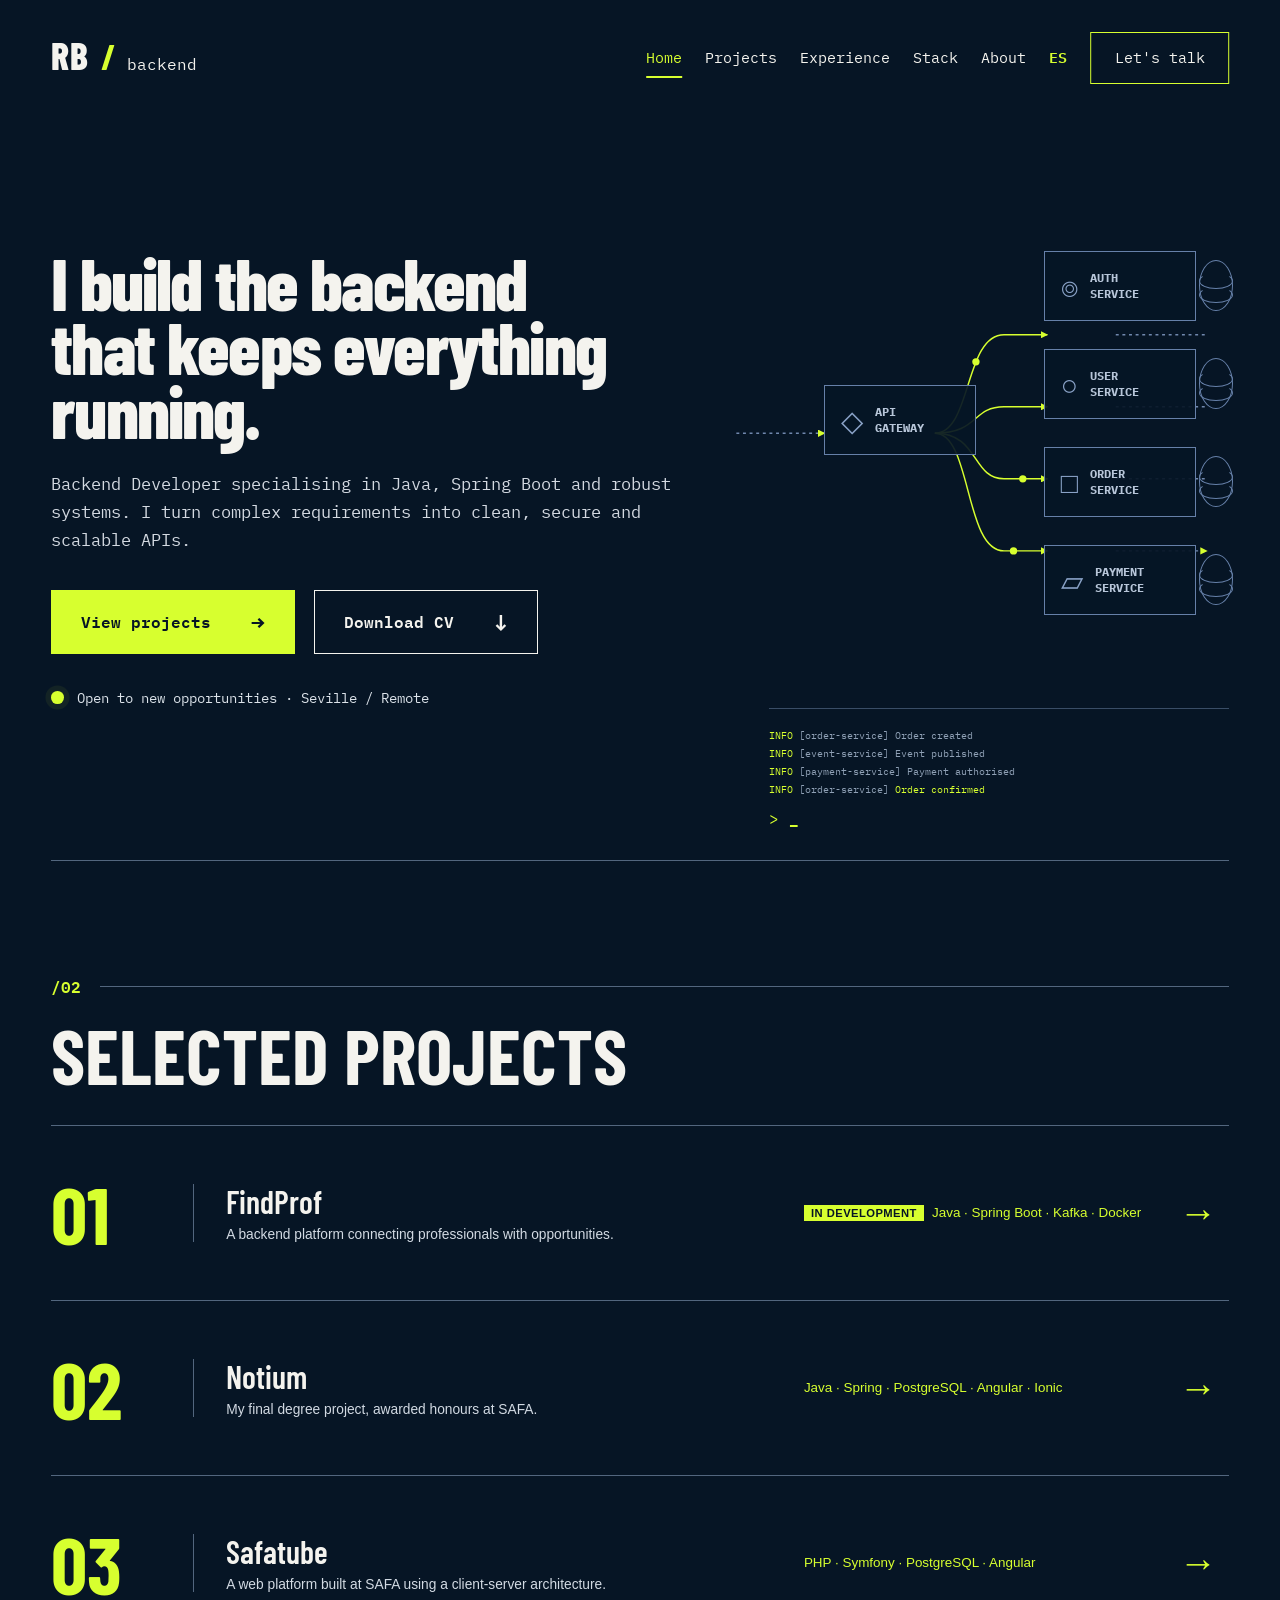
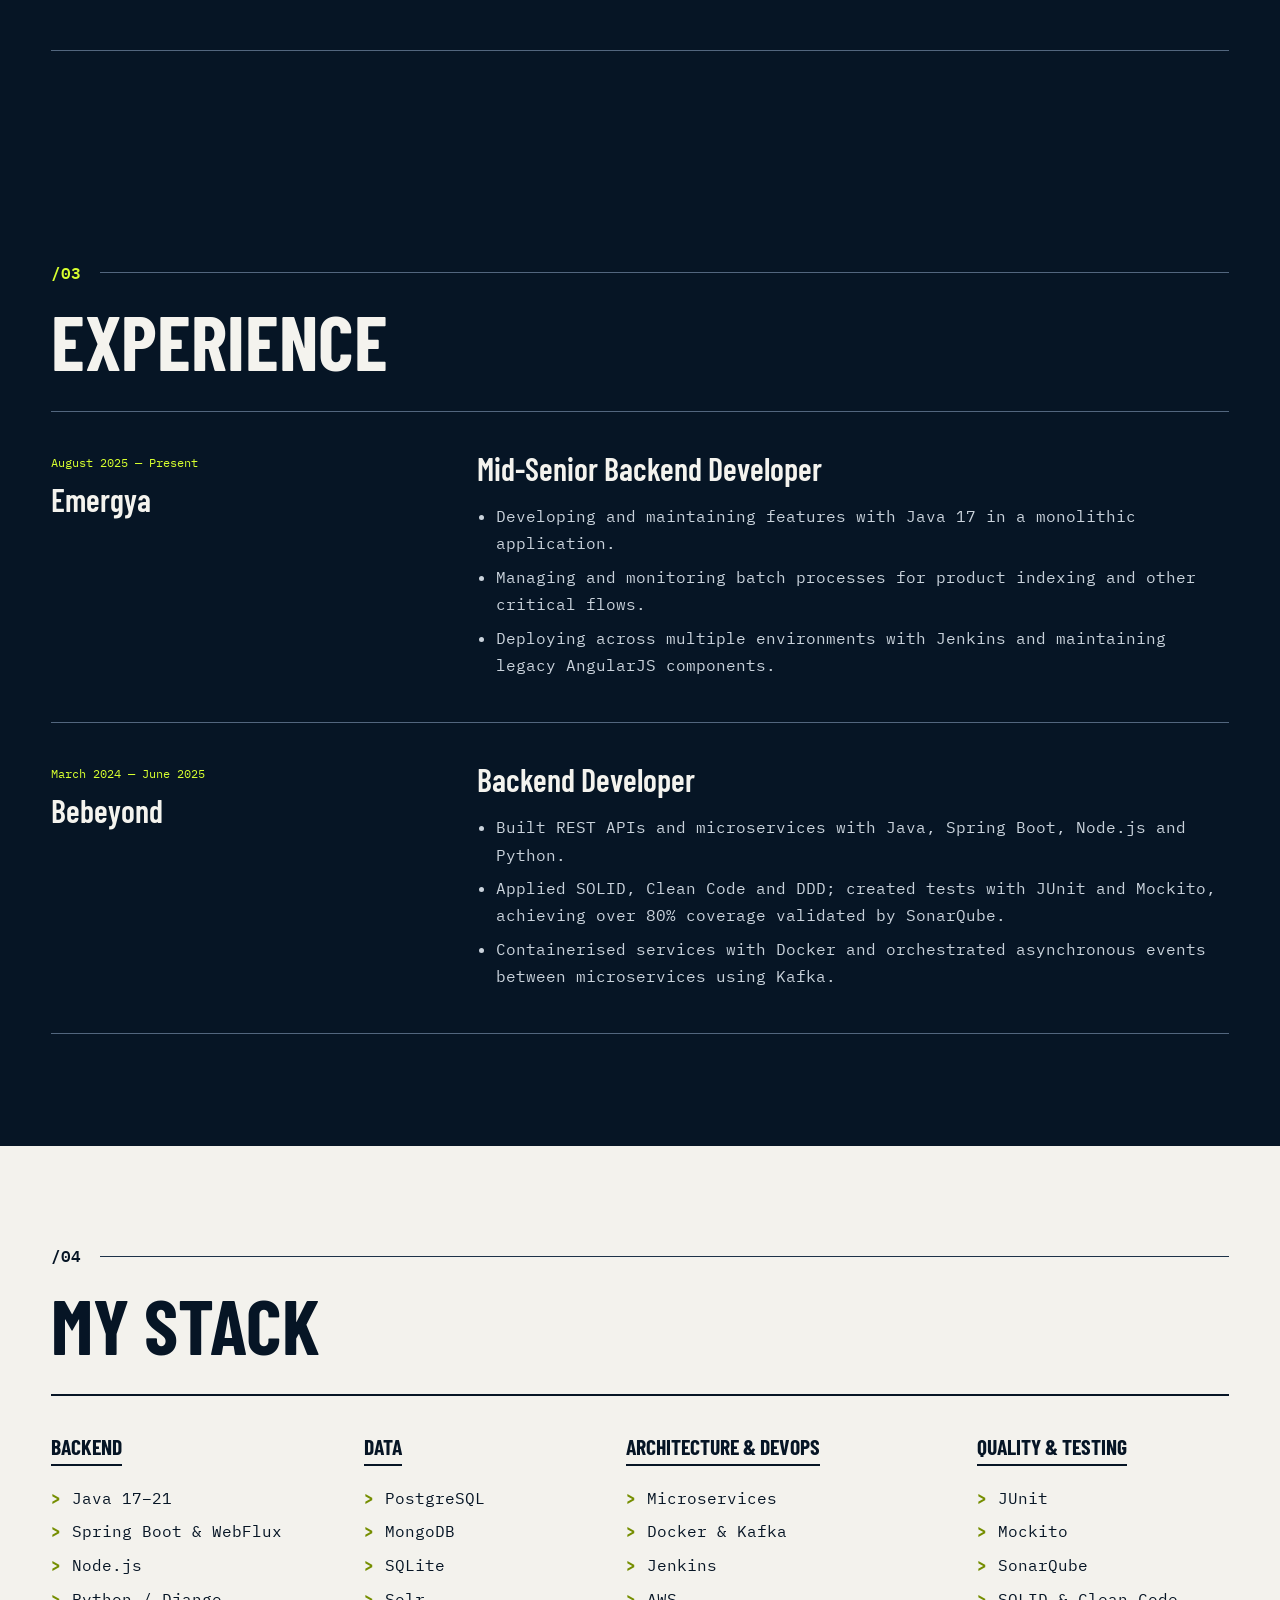
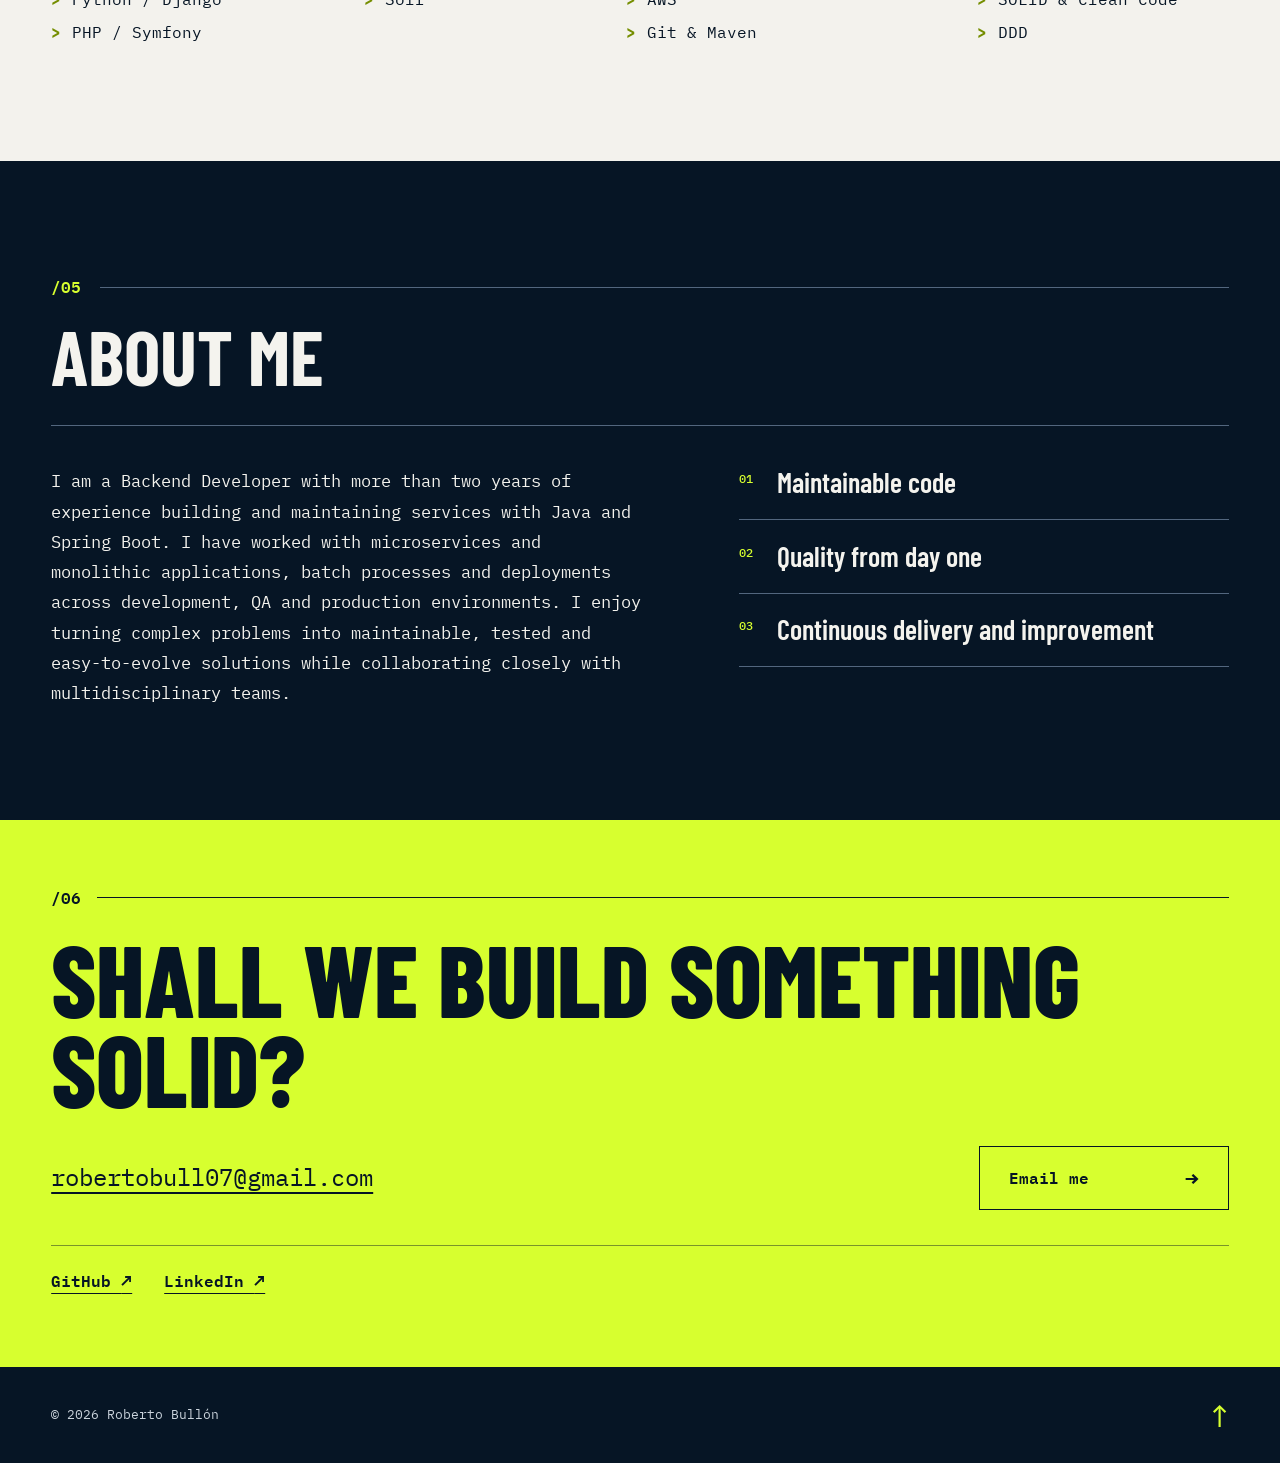
==== en/index.html @ 3e00a5b2 "Initial commit" ====
<!doctype html>
<html lang="en">
  <head>
    <meta charset="UTF-8" />
    <meta name="viewport" content="width=device-width, initial-scale=1.0" />
    <meta name="description" content="Portfolio of Roberto Bullón Pérez, Backend Developer specialising in Java and Spring Boot." />
    <meta name="theme-color" content="#061525" />
    <meta name="robots" content="index, follow" />
    <meta property="og:title" content="Roberto Bullón — Java Backend Developer" />
    <meta property="og:description" content="Roberto Bullón's portfolio: Java, Spring Boot, microservices and scalable backend systems." />
    <meta property="og:type" content="website" />
    <meta property="og:locale" content="en_GB" />
    <meta property="og:locale:alternate" content="es_ES" />
    <meta property="og:site_name" content="Roberto Bullón — Backend Developer" />
    <meta name="twitter:card" content="summary" />
    <meta name="twitter:title" content="Roberto Bullón — Java Backend Developer" />
    <meta name="twitter:description" content="Java, Spring Boot, microservices and scalable backend systems." />
    <title>Roberto Bullón — Java Backend Developer</title>
    <link rel="alternate" hreflang="en" href="index.html" />
    <link rel="alternate" hreflang="es" href="../index.html" />
    <link rel="alternate" hreflang="x-default" href="../index.html" />
    <link rel="preconnect" href="https://fonts.googleapis.com" />
    <link rel="preconnect" href="https://fonts.gstatic.com" crossorigin />
    <link href="https://fonts.googleapis.com/css2?family=Barlow+Condensed:wght@600;700;800&family=IBM+Plex+Mono:wght@400;500;600&display=swap" rel="stylesheet" />
    <link rel="stylesheet" href="../styles.css" />
    <script src="../script.js" defer></script>
  </head>
  <body>
    <a class="skip-link" href="#content">Skip to content</a>
    <header class="site-header">
      <a class="brand" href="#home" aria-label="Back to home"><span>RB</span><i>/</i><small>backend</small></a>
      <button class="menu-toggle" type="button" aria-label="Open menu" aria-controls="main-nav" aria-expanded="false"><span></span><span></span></button>
      <nav class="main-nav" id="main-nav" aria-label="Main navigation">
        <a class="active" href="#home">Home</a>
        <a href="#projects">Projects</a>
        <a href="#experience">Experience</a>
        <a href="#stack">Stack</a>
        <a href="#about">About</a>
        <a class="language-switch" href="../index.html" lang="es" hreflang="es" aria-label="Ver portfolio en español">ES</a>
        <a class="nav-cta" href="#contact">Let's talk</a>
      </nav>
    </header>

    <main id="content">
      <section class="hero section-shell" id="home" aria-labelledby="hero-title">
        <div class="hero-copy reveal">
          <h1 id="hero-title"><span>I build the backend</span> <span>that keeps everything</span> <span>running.</span></h1>
          <p>Backend Developer specialising in Java, Spring Boot and robust systems. I turn complex requirements into clean, secure and scalable APIs.</p>
          <div class="hero-actions">
            <a class="button button-primary" href="#projects">View projects <span aria-hidden="true">→</span></a>
            <a class="button button-secondary" id="download-cv" href="../CV-Roberto-Bullon-Perez.pdf" download="CV-Roberto-Bullon-Perez.pdf">Download CV <span aria-hidden="true">↓</span></a>
          </div>
          <p class="availability"><span aria-hidden="true"></span>Open to new opportunities · Seville / Remote</p>
        </div>

        <div class="system-map reveal" aria-label="Animated microservices architecture diagram">
          <svg class="connections" viewBox="0 0 680 520" role="img" aria-labelledby="map-title map-desc">
            <title id="map-title">Service architecture</title>
            <desc id="map-desc">An API Gateway connects authentication, user, order and payment services.</desc>
            <defs><marker id="arrow" viewBox="0 0 10 10" refX="9" refY="5" markerWidth="5" markerHeight="5" orient="auto-start-reverse"><path d="M0 0 10 5 0 10z" fill="currentColor"></path></marker></defs>
            <path class="line line-muted" d="M10 210H130"></path>
            <path class="line line-accent" d="M280 210C330 210 320 76 374 76H433"></path>
            <path class="line line-accent" d="M280 210C340 210 330 174 374 174H433"></path>
            <path class="line line-accent" d="M280 210C340 210 330 272 374 272H433"></path>
            <path class="line line-accent" d="M280 210C330 210 320 370 374 370H433"></path>
            <path class="line line-muted" d="M526 76H650M526 174H650M526 272H650M526 370H650"></path>
            <circle class="packet" r="5"><animateMotion dur="3.4s" repeatCount="indefinite" path="M280 210C330 210 320 76 374 76H433"></animateMotion></circle>
            <circle class="packet" r="5"><animateMotion dur="3.1s" begin="-.8s" repeatCount="indefinite" path="M280 210C340 210 330 272 374 272H433"></animateMotion></circle>
            <circle class="packet" r="5"><animateMotion dur="3.8s" begin="-1.4s" repeatCount="indefinite" path="M280 210C330 210 320 370 374 370H433"></animateMotion></circle>
          </svg>
          <div class="service gateway"><span>◇</span><b>API<br />GATEWAY</b></div>
          <div class="service service-auth"><span>⌾</span><b>AUTH<br />SERVICE</b></div>
          <div class="service service-user"><span>○</span><b>USER<br />SERVICE</b></div>
          <div class="service service-order"><span>□</span><b>ORDER<br />SERVICE</b></div>
          <div class="service service-payment"><span>▱</span><b>PAYMENT<br />SERVICE</b></div>
          <div class="db db-1" aria-hidden="true"></div><div class="db db-2" aria-hidden="true"></div><div class="db db-3" aria-hidden="true"></div><div class="db db-4" aria-hidden="true"></div>
          <div class="terminal" aria-hidden="true"><p><i>INFO</i> [order-service] Order created</p><p><i>INFO</i> [event-service] Event published</p><p><i>INFO</i> [payment-service] Payment authorised</p><p><i>INFO</i> [order-service] <em>Order confirmed</em></p><span>&gt; <b>_</b></span></div>
        </div>
      </section>

      <section class="projects section-shell" id="projects" aria-labelledby="projects-title">
        <div class="section-heading reveal"><span>/02</span><h2 id="projects-title">Selected projects</h2></div>
        <div class="project-list">
          <article class="project reveal">
            <button class="project-summary" type="button" aria-expanded="false"><span class="project-index">01</span><span class="project-intro"><strong>FindProf</strong><small>A backend platform connecting professionals with opportunities.</small></span><span class="project-tech"><b class="project-status">In development</b>Java · Spring Boot · Kafka · Docker</span><span class="project-arrow" aria-hidden="true">→</span></button>
            <div class="project-detail"><p>A product under development, built around a modular, scalable backend architecture designed to evolve through services.</p></div>
          </article>
          <article class="project reveal">
            <button class="project-summary" type="button" aria-expanded="false"><span class="project-index">02</span><span class="project-intro"><strong>Notium</strong><small>My final degree project, awarded honours at SAFA.</small></span><span class="project-tech">Java · Spring · PostgreSQL · Angular · Ionic</span><span class="project-arrow" aria-hidden="true">→</span></button>
            <div class="project-detail"><p>A full-stack final project split into two independent repositories that work together as one product.</p><div class="repo-split" aria-label="Notium repositories"><a href="https://github.com/sgero/NotiumFrontend" target="_blank" rel="noreferrer"><b>Frontend</b><small>Angular · Ionic</small><em aria-hidden="true">↗</em></a><a href="https://github.com/sgero/NotiumBackend" target="_blank" rel="noreferrer"><b>Backend</b><small>Java · Spring · PostgreSQL</small><em aria-hidden="true">↗</em></a></div></div>
          </article>
          <article class="project reveal">
            <button class="project-summary" type="button" aria-expanded="false"><span class="project-index">03</span><span class="project-intro"><strong>Safatube</strong><small>A web platform built at SAFA using a client-server architecture.</small></span><span class="project-tech">PHP · Symfony · PostgreSQL · Angular</span><span class="project-arrow" aria-hidden="true">→</span></button>
            <div class="project-detail"><p>An academic project split into two repositories, separating the web interface from the API and data persistence.</p><div class="repo-split" aria-label="Safatube repositories"><a href="https://github.com/sgero/SafaTubeFront" target="_blank" rel="noreferrer"><b>Frontend</b><small>Angular</small><em aria-hidden="true">↗</em></a><a href="https://github.com/sgero/SafaTube" target="_blank" rel="noreferrer"><b>Backend</b><small>PHP · Symfony · PostgreSQL</small><em aria-hidden="true">↗</em></a></div></div>
          </article>
        </div>
      </section>

      <section class="experience section-shell" id="experience" aria-labelledby="experience-title">
        <div class="section-heading reveal"><span>/03</span><h2 id="experience-title">Experience</h2></div>
        <div class="experience-list">
          <article class="experience-role reveal"><div class="experience-meta"><span>August 2025 — Present</span><strong>Emergya</strong></div><div class="experience-content"><h3>Mid-Senior Backend Developer</h3><ul><li>Developing and maintaining features with Java 17 in a monolithic application.</li><li>Managing and monitoring batch processes for product indexing and other critical flows.</li><li>Deploying across multiple environments with Jenkins and maintaining legacy AngularJS components.</li></ul></div></article>
          <article class="experience-role reveal"><div class="experience-meta"><span>March 2024 — June 2025</span><strong>Bebeyond</strong></div><div class="experience-content"><h3>Backend Developer</h3><ul><li>Built REST APIs and microservices with Java, Spring Boot, Node.js and Python.</li><li>Applied SOLID, Clean Code and DDD; created tests with JUnit and Mockito, achieving over 80% coverage validated by SonarQube.</li><li>Containerised services with Docker and orchestrated asynchronous events between microservices using Kafka.</li></ul></div></article>
        </div>
      </section>

      <section class="stack" id="stack" aria-labelledby="stack-title"><div class="section-shell"><div class="section-heading section-heading-dark reveal"><span>/04</span><h2 id="stack-title">My stack</h2></div><div class="stack-grid reveal"><div><h3>Backend</h3><ul><li>Java 17–21</li><li>Spring Boot &amp; WebFlux</li><li>Node.js</li><li>Python / Django</li><li>PHP / Symfony</li></ul></div><div><h3>Data</h3><ul><li>PostgreSQL</li><li>MongoDB</li><li>SQLite</li><li>Solr</li></ul></div><div><h3>Architecture &amp; DevOps</h3><ul><li>Microservices</li><li>Docker &amp; Kafka</li><li>Jenkins</li><li>AWS</li><li>Git &amp; Maven</li></ul></div><div><h3>Quality &amp; Testing</h3><ul><li>JUnit</li><li>Mockito</li><li>SonarQube</li><li>SOLID &amp; Clean Code</li><li>DDD</li></ul></div></div></div></section>

      <section class="about section-shell" id="about" aria-labelledby="about-title"><div class="section-heading reveal"><span>/05</span><h2 id="about-title">About me</h2></div><div class="about-grid"><p class="about-copy reveal">I am a Backend Developer with more than two years of experience building and maintaining services with Java and Spring Boot. I have worked with microservices and monolithic applications, batch processes and deployments across development, QA and production environments. I enjoy turning complex problems into maintainable, tested and easy-to-evolve solutions while collaborating closely with multidisciplinary teams.</p><ul class="principles reveal"><li><span>01</span> Maintainable code</li><li><span>02</span> Quality from day one</li><li><span>03</span> Continuous delivery and improvement</li></ul></div></section>

      <section class="contact" id="contact" aria-labelledby="contact-title"><div class="section-shell contact-inner reveal"><span class="contact-index">/06</span><h2 id="contact-title">Shall we build something solid?</h2><div class="contact-row"><a class="email" href="mailto:robertobull07@gmail.com">robertobull07@gmail.com</a><a class="button contact-button" href="mailto:robertobull07@gmail.com?subject=Let%27s%20talk%20about%20a%20project">Email me <span aria-hidden="true">→</span></a></div><div class="social-links" aria-label="Professional profiles"><a href="https://github.com/rbullonp" target="_blank" rel="noreferrer">GitHub <span aria-hidden="true">↗</span></a><a href="https://www.linkedin.com/in/roberto-bullon-perez/" target="_blank" rel="noreferrer">LinkedIn <span aria-hidden="true">↗</span></a></div></div></section>
    </main>

    <footer class="site-footer section-shell"><p>© 2026 Roberto Bullón</p><a href="#home" aria-label="Back to top">↑</a></footer>
  </body>
</html>
---- styles.css ----
:root{--ink:#061525;--deep:#03101d;--paper:#f3f2ed;--text:#f4f3ee;--muted:#9aabc0;--rule:#52667e;--lime:#d7ff2f;--lime-dark:#758e00;--heading:"Barlow Condensed","Arial Narrow",sans-serif;--mono:"IBM Plex Mono","Courier New",monospace;--shell:min(1400px,calc(100% - 8vw))}
*{box-sizing:border-box}html{max-width:100%;overflow-x:clip;scroll-behavior:smooth}body{margin:0;color:var(--text);background:var(--ink);font:16px/1.7 var(--mono);overflow-x:hidden}::selection{color:var(--ink);background:var(--lime)}a{color:inherit}.section-shell{width:var(--shell);margin-inline:auto}.skip-link{position:fixed;z-index:100;top:1rem;left:1rem;padding:.7rem 1rem;color:var(--ink);background:var(--lime);transform:translateY(-200%)}.skip-link:focus{transform:none}
.site-header{position:absolute;z-index:20;top:0;left:50%;width:var(--shell);height:116px;display:flex;align-items:center;justify-content:space-between;transform:translateX(-50%)}.brand{display:inline-flex;gap:.7rem;align-items:baseline;text-decoration:none}.brand span{font:800 2.35rem/1 var(--heading);letter-spacing:.03em}.brand i{color:var(--lime);font:700 2.2rem/1 var(--heading)}.brand small{font-size:1rem}.main-nav{display:flex;align-items:center;gap:clamp(1.6rem,3vw,3.5rem)}.main-nav a{position:relative;font-size:.92rem;text-decoration:none}.main-nav a:not(.nav-cta)::after{position:absolute;content:"";left:0;right:100%;bottom:-.45rem;height:2px;background:var(--lime);transition:right .25s}.main-nav a:hover::after,.main-nav a.active::after{right:0}.main-nav a.active{color:var(--lime)}.nav-cta{padding:.75rem 1.45rem;border:1px solid var(--lime);transition:.25s}.nav-cta:hover{color:var(--ink);background:var(--lime)}.menu-toggle{display:none;color:var(--text);border:0;background:none}
.hero{min-height:860px;padding-top:180px;display:grid;grid-template-columns:minmax(0,1fr) minmax(500px,.72fr);gap:clamp(2rem,3.5vw,3.5rem);align-items:center}.hero-copy{padding-bottom:5rem}.hero h1{max-width:750px;margin:0 0 1.7rem;font:800 clamp(4.2rem,5.7vw,6.8rem)/.88 var(--heading);letter-spacing:-.025em}.hero h1 span{display:block;white-space:nowrap}.hero-copy>p:not(.availability){max-width:720px;color:#d3d9e1;font-size:clamp(.98rem,1.3vw,1.22rem)}.hero-actions{display:flex;gap:1.2rem;margin-top:2.2rem}.button{min-height:64px;padding:0 1.8rem;display:inline-flex;align-items:center;justify-content:space-between;gap:2.5rem;border:1px solid currentColor;border-radius:0;font-weight:600;text-decoration:none;cursor:pointer;transition:transform .2s,color .2s,background .2s}.button:hover{transform:translateY(-3px)}.button-primary{color:var(--ink);border-color:var(--lime);background:var(--lime)}.button-secondary{color:var(--text);background:transparent}.button-secondary:hover{color:var(--ink);background:var(--text)}.button span{font-size:1.45rem}.availability{display:flex;gap:.8rem;align-items:center;margin:2rem 0 0;color:#dce3ea;font-size:.9rem}.availability span{width:.8rem;height:.8rem;border-radius:50%;background:var(--lime);box-shadow:0 0 0 .35rem rgb(215 255 47/.06)}
.system-map{position:relative;min-height:620px}.connections{position:absolute;inset:0;width:100%;height:520px;color:var(--lime);overflow:visible}.line{fill:none;stroke-width:2;marker-end:url(#arrow)}.line-accent{stroke:var(--lime)}.line-muted{stroke:#7088ae;stroke-dasharray:4 5}.packet{fill:var(--lime)}.service{position:absolute;width:152px;height:70px;display:flex;align-items:center;gap:.75rem;padding:.8rem 1rem;color:#b8c6d9;border:1px solid #6680a9;background:rgb(6 21 37/.92);font-size:.72rem;line-height:1.4}.service span{color:#8aa2c7;font-size:1.8rem}.gateway{top:175px;left:19%}.service-auth{top:41px;left:63%}.service-user{top:139px;left:63%}.service-order{top:237px;left:63%}.service-payment{top:335px;left:63%}.db{position:absolute;left:94%;width:34px;height:51px;border:1px solid #6680a9;border-radius:50%}.db:before,.db:after{position:absolute;content:"";left:-1px;width:32px;height:14px;border:1px solid #6680a9;border-radius:50%}.db:before{top:12px;border-top-color:transparent}.db:after{top:26px;border-top-color:transparent}.db-1{top:50px}.db-2{top:148px}.db-3{top:246px}.db-4{top:344px}.terminal{position:absolute;right:0;bottom:0;width:92%;padding-top:1rem;color:#8fa0b5;border-top:1px solid #394d66;font-size:clamp(.55rem,.75vw,.72rem);line-height:1.45}.terminal p{margin:.25rem 0;white-space:nowrap}.terminal i,.terminal em,.terminal>span{color:var(--lime);font-style:normal}.terminal>span{display:block;margin-top:.65rem;font-size:1rem}.terminal b{animation:blink 1s steps(2) infinite}@keyframes blink{50%{opacity:0}}
.projects{padding:7rem 0 6rem;border-top:1px solid var(--rule)}.section-heading{margin-bottom:2rem}.section-heading>span,.contact-index{color:var(--lime);font-weight:600}.section-heading>span{display:flex;align-items:center;gap:1.2rem}.section-heading>span:after{content:"";height:1px;flex:1;background:var(--rule)}.section-heading h2{margin:1rem 0 0;font:700 clamp(3.7rem,6vw,6rem)/1 var(--heading);text-transform:uppercase}.project{border-top:1px solid var(--rule)}.project:last-child{border-bottom:1px solid var(--rule)}.project-summary{width:100%;min-height:174px;padding:1.6rem 0;display:grid;grid-template-columns:110px minmax(260px,1.35fr) minmax(230px,.8fr) 50px;gap:2rem;align-items:center;color:var(--text);border:0;text-align:left;background:transparent;cursor:pointer}.project-index{color:var(--lime);font:700 5rem/1 var(--heading);transition:transform .25s}.project-intro{padding-left:2rem;display:flex;flex-direction:column;gap:.45rem;border-left:1px solid var(--rule)}.project-intro strong{font:600 2rem/1.1 var(--heading)}.project-intro small{max-width:540px;color:#d2dae3;font-size:.86rem}.project-tech{display:flex;flex-wrap:wrap;gap:.5rem;color:var(--lime);font-size:.84rem}.project-status{width:max-content;padding:.12rem .45rem;color:var(--ink);background:var(--lime);font-size:.7rem;text-transform:uppercase;letter-spacing:.04em}.project-arrow{color:var(--lime);font-size:2.4rem;transition:transform .3s}.project-summary:hover .project-index,.project-summary:hover .project-arrow{transform:translateX(.4rem)}.project-summary[aria-expanded=true] .project-arrow{transform:rotate(90deg)}.project-detail{max-height:0;overflow:hidden;opacity:0;transition:max-height .4s,opacity .35s,padding .4s}.project-detail p{max-width:840px;margin:0;color:var(--muted)}.repo-split{max-width:840px;margin-top:1rem;display:grid;grid-template-columns:1fr 1fr;border-top:1px solid var(--rule);border-bottom:1px solid var(--rule)}.repo-split>span{padding:.8rem 1rem;display:flex;align-items:center;justify-content:space-between;gap:1rem}.repo-split>span:first-child{border-right:1px solid var(--rule)}.repo-split b{color:var(--lime);font-size:.75rem;text-transform:uppercase}.repo-split small{color:var(--text);font-size:.76rem}.project.open .project-detail{max-height:260px;padding:.25rem 0 2.2rem 142px;opacity:1}
.stack{color:var(--ink);background:var(--paper)}.stack .section-shell{padding-block:6rem 7rem}.section-heading-dark>span{color:var(--ink)}.section-heading-dark>span:after{background:#1d3248}.stack-grid{display:grid;grid-template-columns:1.05fr .85fr 1.2fr 1fr;gap:3rem;border-top:2px solid var(--ink);padding-top:2.5rem}.stack h3{display:inline-block;margin:0 0 1rem;padding-bottom:.35rem;border-bottom:2px solid var(--ink);font:700 1.35rem/1 var(--heading);text-transform:uppercase}.stack ul{margin:0;padding:0;list-style:none}.stack li{padding:.2rem 0}.stack li:before{content:">";margin-right:.7rem;color:var(--lime-dark);font-weight:700}
.about{padding:7rem 0}.about-grid{display:grid;grid-template-columns:1.1fr .9fr;gap:7vw;border-top:1px solid var(--rule);padding-top:2.5rem}.about-copy{max-width:720px;margin:0;font-size:clamp(1.02rem,1.35vw,1.25rem);line-height:1.75}.principles{margin:0;padding:0;list-style:none}.principles li{display:flex;gap:1.5rem;padding:1.2rem 0;border-bottom:1px solid var(--rule);font:600 clamp(1.5rem,2.2vw,2.15rem)/1.2 var(--heading)}.principles li:first-child{padding-top:0}.principles span{color:var(--lime);font:500 .78rem/2 var(--mono)}
.contact{color:var(--ink);background:var(--lime)}.contact-inner{padding-block:4rem 4.5rem}.contact-index{display:flex;align-items:center;gap:1rem;color:var(--ink)}.contact-index:after{content:"";height:1px;flex:1;background:var(--ink)}.contact h2{margin:1.4rem 0 2rem;font:800 clamp(4rem,7.8vw,8.5rem)/.9 var(--heading);text-transform:uppercase}.contact-row{display:flex;align-items:center;justify-content:space-between;gap:2rem}.email{font-size:clamp(1rem,2vw,1.5rem);text-underline-offset:.35rem}.contact-button{min-width:250px;border-color:var(--ink)}.contact-button:hover{color:var(--lime);background:var(--ink)}.site-footer{min-height:96px;display:flex;align-items:center;justify-content:space-between;color:#cad3dc;font-size:.8rem}.site-footer a{color:var(--lime);font-size:2rem;text-decoration:none}.reveal{opacity:0;transform:translateY(28px);transition:opacity .65s,transform .65s}.reveal.visible{opacity:1;transform:none}
.main-nav{gap:clamp(1rem,1.8vw,2.3rem)}.main-nav .language-switch{color:var(--lime);font-weight:600}.repo-split>a{padding:.8rem 1rem;display:grid;grid-template-columns:auto 1fr auto;align-items:center;gap:1rem;color:inherit;text-decoration:none;transition:background .2s,color .2s}.repo-split>a:first-child{border-right:1px solid var(--rule)}.repo-split>a:hover{color:var(--ink);background:var(--lime)}.repo-split>a:hover b,.repo-split>a:hover small{color:var(--ink)}.repo-split a em{font-style:normal;font-size:1.15rem}.experience{padding:7rem 0}.experience-list{border-top:1px solid var(--rule)}.experience-role{padding:2.5rem 0;display:grid;grid-template-columns:minmax(220px,.65fr) 1.35fr;gap:5vw;border-bottom:1px solid var(--rule)}.experience-meta{display:flex;flex-direction:column;gap:.55rem}.experience-meta span{color:var(--lime);font-size:.78rem}.experience-meta strong{font:600 2rem/1.1 var(--heading)}.experience-content h3{margin:0 0 1rem;font:600 clamp(1.8rem,2.5vw,2.5rem)/1 var(--heading)}.experience-content ul{margin:0;padding-left:1.2rem;color:#cad3dc}.experience-content li{padding:.2rem 0}.social-links{margin-top:2.2rem;padding-top:1.2rem;display:flex;gap:2rem;border-top:1px solid rgb(6 21 37/.45)}.social-links a{font-weight:600;text-underline-offset:.35rem}.social-links a:hover{text-decoration-thickness:2px}.social-links span{font-size:1.1rem}
@media(max-width:1100px){.hero{grid-template-columns:1fr;min-height:auto;padding-top:180px}.hero-copy{padding-bottom:0}.system-map{min-height:560px;width:min(740px,100%);margin:0 auto 5rem}.project-summary{grid-template-columns:80px 1.2fr .8fr 34px;gap:1.25rem}.project-index{font-size:4rem}.stack-grid{grid-template-columns:1fr 1fr;gap:3rem}}
@media(max-width:760px){:root{--shell:calc(100% - 2.2rem)}body{font-size:14px}.site-header{height:82px}.brand span{font-size:1.85rem}.brand i{font-size:1.7rem}.brand small{font-size:.8rem}.menu-toggle{z-index:22;width:44px;height:44px;display:grid;place-content:center;gap:7px}.menu-toggle span{width:26px;height:2px;display:block;background:currentColor;transition:.25s}.menu-toggle[aria-expanded=true] span:first-child{transform:translateY(4.5px) rotate(45deg)}.menu-toggle[aria-expanded=true] span:last-child{transform:translateY(-4.5px) rotate(-45deg)}.main-nav{position:fixed;inset:0;padding:7rem 1.5rem 2rem;flex-direction:column;align-items:flex-start;gap:1.2rem;color:var(--text);background:var(--deep);opacity:0;visibility:hidden;pointer-events:none;transform:translateY(-1rem);transition:opacity .25s,transform .35s,visibility .25s}.main-nav.open{opacity:1;visibility:visible;pointer-events:auto;transform:none}.main-nav a{font:700 2.6rem/1.1 var(--heading)}.nav-cta{margin-top:1rem;font-size:1.5rem!important}body.menu-open{overflow:hidden}.hero{padding-top:125px;gap:3rem}.hero h1{font-size:clamp(4rem,19vw,6.5rem)}.hero h1 span{display:inline;white-space:normal}.hero h1 span:not(:last-child):after{content:" "}.hero-actions{flex-direction:column}.button{min-height:58px}.system-map{min-height:470px;width:100%;transform:scale(.8);transform-origin:top left;margin-bottom:-6rem}.projects{padding-block:5rem}.project-summary{min-height:190px;grid-template-columns:58px 1fr 28px;gap:1rem}.project-index{font-size:3.4rem}.project-intro{padding-left:1rem}.project-intro strong{font-size:1.7rem}.project-tech{grid-column:2/4;padding-left:1rem}.project-arrow{grid-column:3;grid-row:1}.project.open .project-detail{max-height:260px;padding:.5rem 0 2rem 74px}.stack-grid{grid-template-columns:1fr}.about{padding-block:5rem}.about-grid{grid-template-columns:1fr;gap:3rem}.contact-row{align-items:stretch;flex-direction:column}.contact-button{min-width:0}.site-footer{min-height:110px;gap:1rem}}
@media(max-width:760px){.project.open .project-detail{max-height:420px}.repo-split{grid-template-columns:1fr}.repo-split>a:first-child{border-right:0;border-bottom:1px solid var(--rule)}.experience{padding-block:5rem}.experience-role{grid-template-columns:1fr;gap:1.5rem}.experience-meta{gap:.25rem}.social-links{flex-wrap:wrap}}
@media(max-width:430px){.system-map{transform:scale(.72);margin-bottom:-9rem}.section-heading h2{font-size:3.5rem}.contact h2{font-size:4.2rem}}
@media(prefers-reduced-motion:reduce){html{scroll-behavior:auto}*,*:before,*:after{animation-duration:.01ms!important;animation-iteration-count:1!important;transition-duration:.01ms!important}.reveal{opacity:1;transform:none}.packet{display:none}}
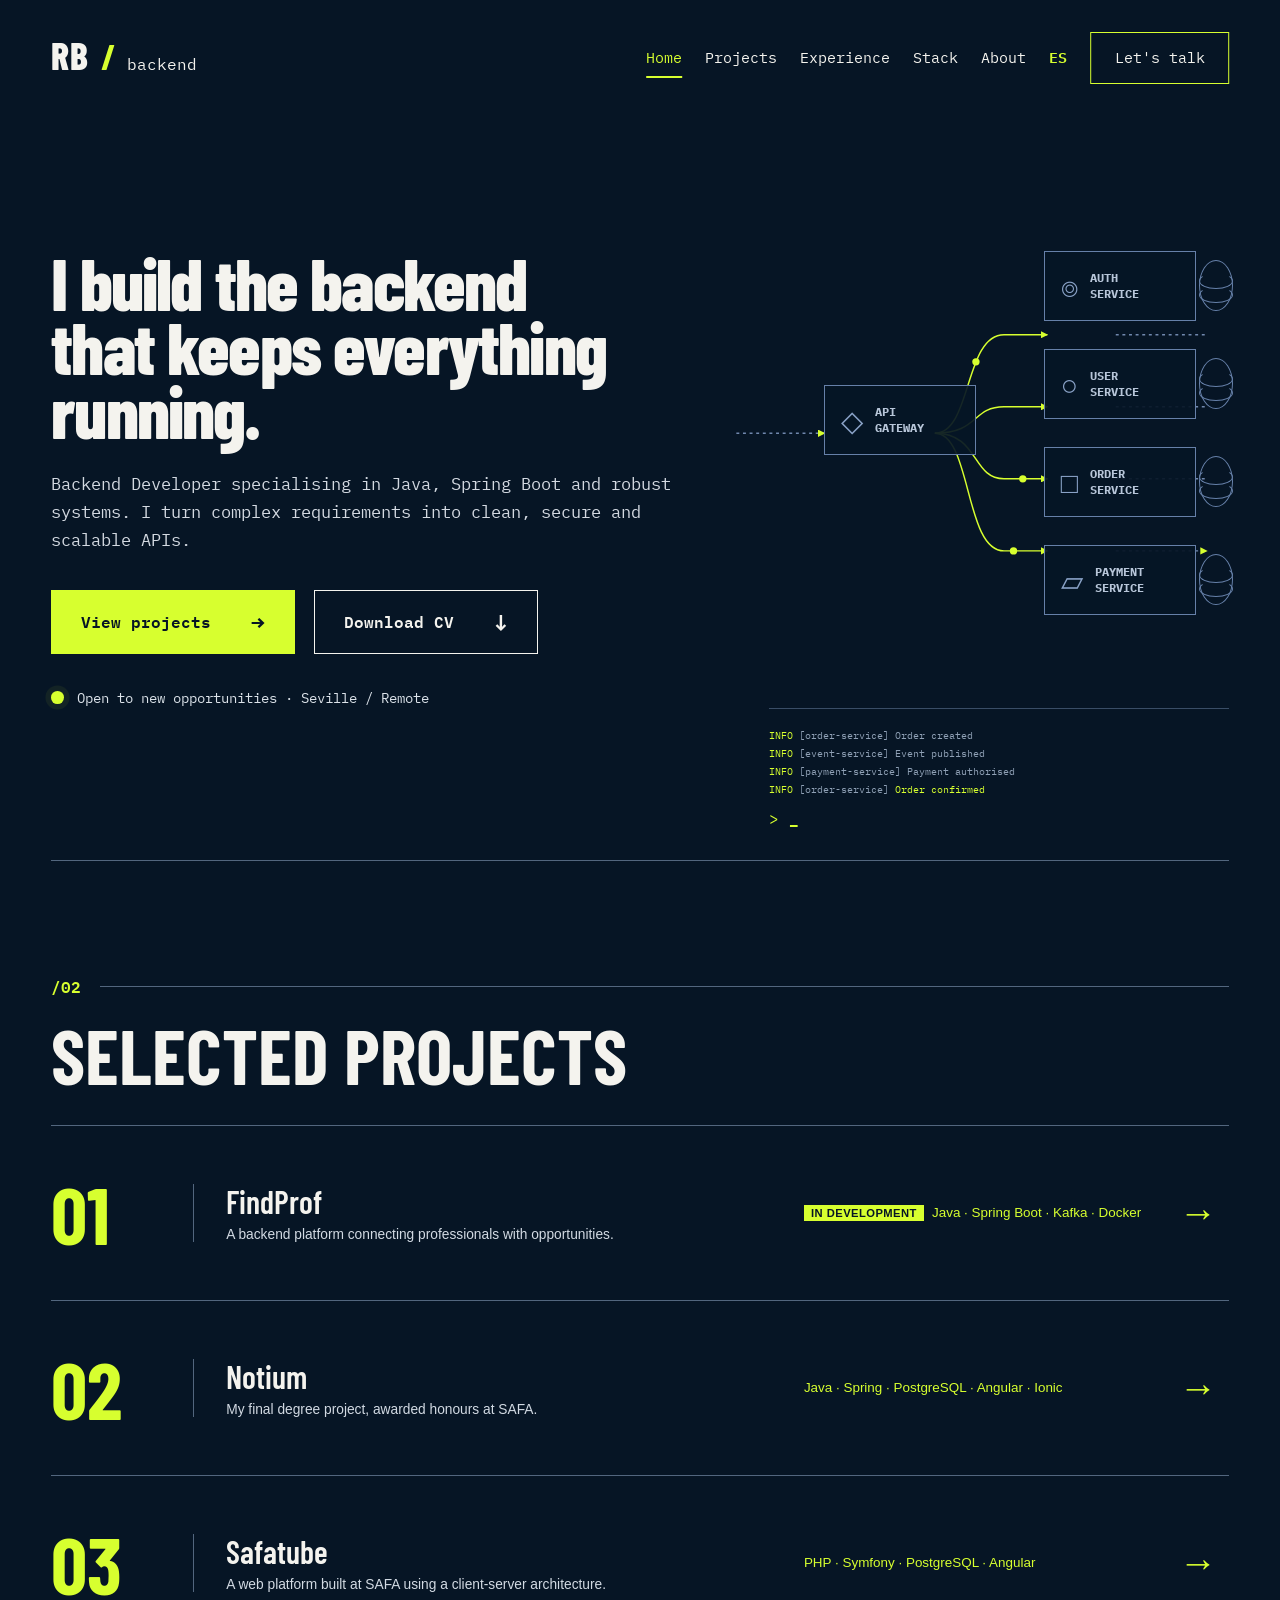
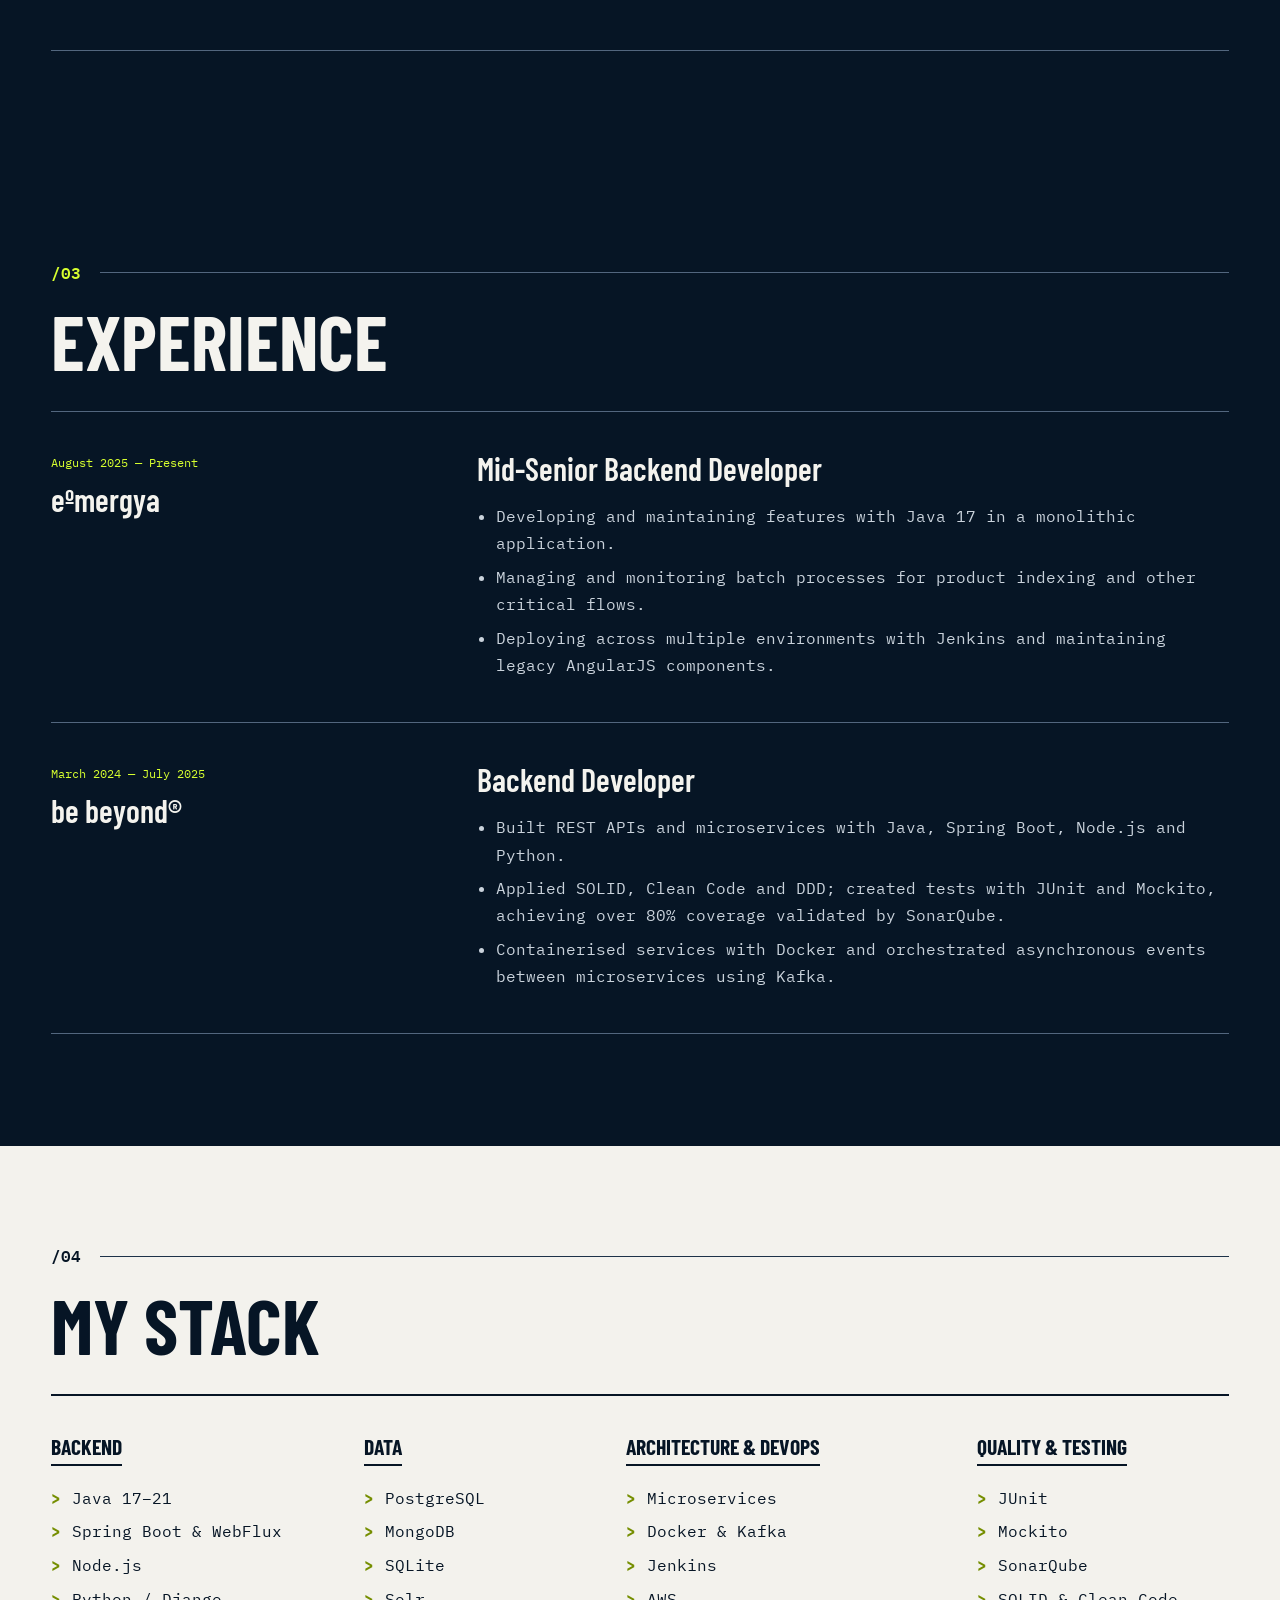
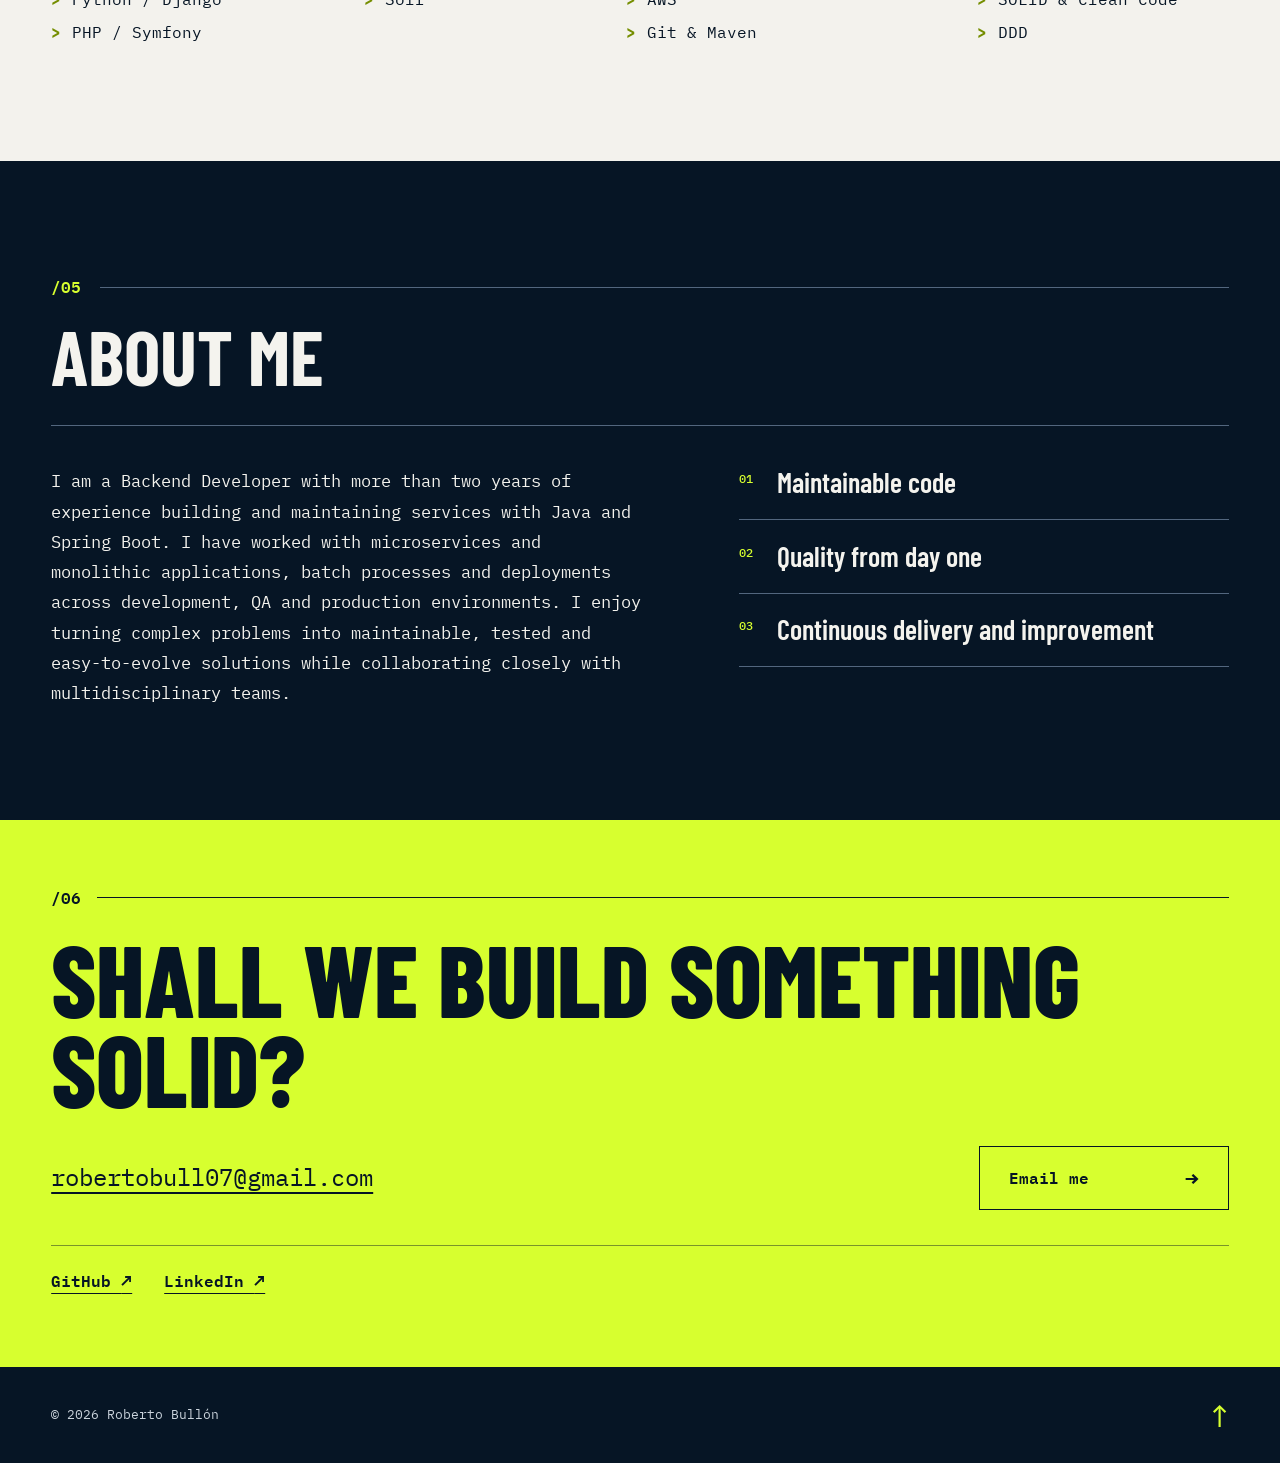
==== commit d67ec08c: "Update experience section with new job details" ====
--- a/en/index.html
+++ b/en/index.html
@@ -99,8 +99,8 @@
       <section class="experience section-shell" id="experience" aria-labelledby="experience-title">
         <div class="section-heading reveal"><span>/03</span><h2 id="experience-title">Experience</h2></div>
         <div class="experience-list">
-          <article class="experience-role reveal"><div class="experience-meta"><span>August 2025 — Present</span><strong>Emergya</strong></div><div class="experience-content"><h3>Mid-Senior Backend Developer</h3><ul><li>Developing and maintaining features with Java 17 in a monolithic application.</li><li>Managing and monitoring batch processes for product indexing and other critical flows.</li><li>Deploying across multiple environments with Jenkins and maintaining legacy AngularJS components.</li></ul></div></article>
-          <article class="experience-role reveal"><div class="experience-meta"><span>March 2024 — June 2025</span><strong>Bebeyond</strong></div><div class="experience-content"><h3>Backend Developer</h3><ul><li>Built REST APIs and microservices with Java, Spring Boot, Node.js and Python.</li><li>Applied SOLID, Clean Code and DDD; created tests with JUnit and Mockito, achieving over 80% coverage validated by SonarQube.</li><li>Containerised services with Docker and orchestrated asynchronous events between microservices using Kafka.</li></ul></div></article>
+          <article class="experience-role reveal"><div class="experience-meta"><span>August 2025 — Present</span><strong>eºmergya</strong></div><div class="experience-content"><h3>Mid-Senior Backend Developer</h3><ul><li>Developing and maintaining features with Java 17 in a monolithic application.</li><li>Managing and monitoring batch processes for product indexing and other critical flows.</li><li>Deploying across multiple environments with Jenkins and maintaining legacy AngularJS components.</li></ul></div></article>
+          <article class="experience-role reveal"><div class="experience-meta"><span>March 2024 — July 2025</span><strong>be beyond®</strong></div><div class="experience-content"><h3>Backend Developer</h3><ul><li>Built REST APIs and microservices with Java, Spring Boot, Node.js and Python.</li><li>Applied SOLID, Clean Code and DDD; created tests with JUnit and Mockito, achieving over 80% coverage validated by SonarQube.</li><li>Containerised services with Docker and orchestrated asynchronous events between microservices using Kafka.</li></ul></div></article>
         </div>
       </section>
 
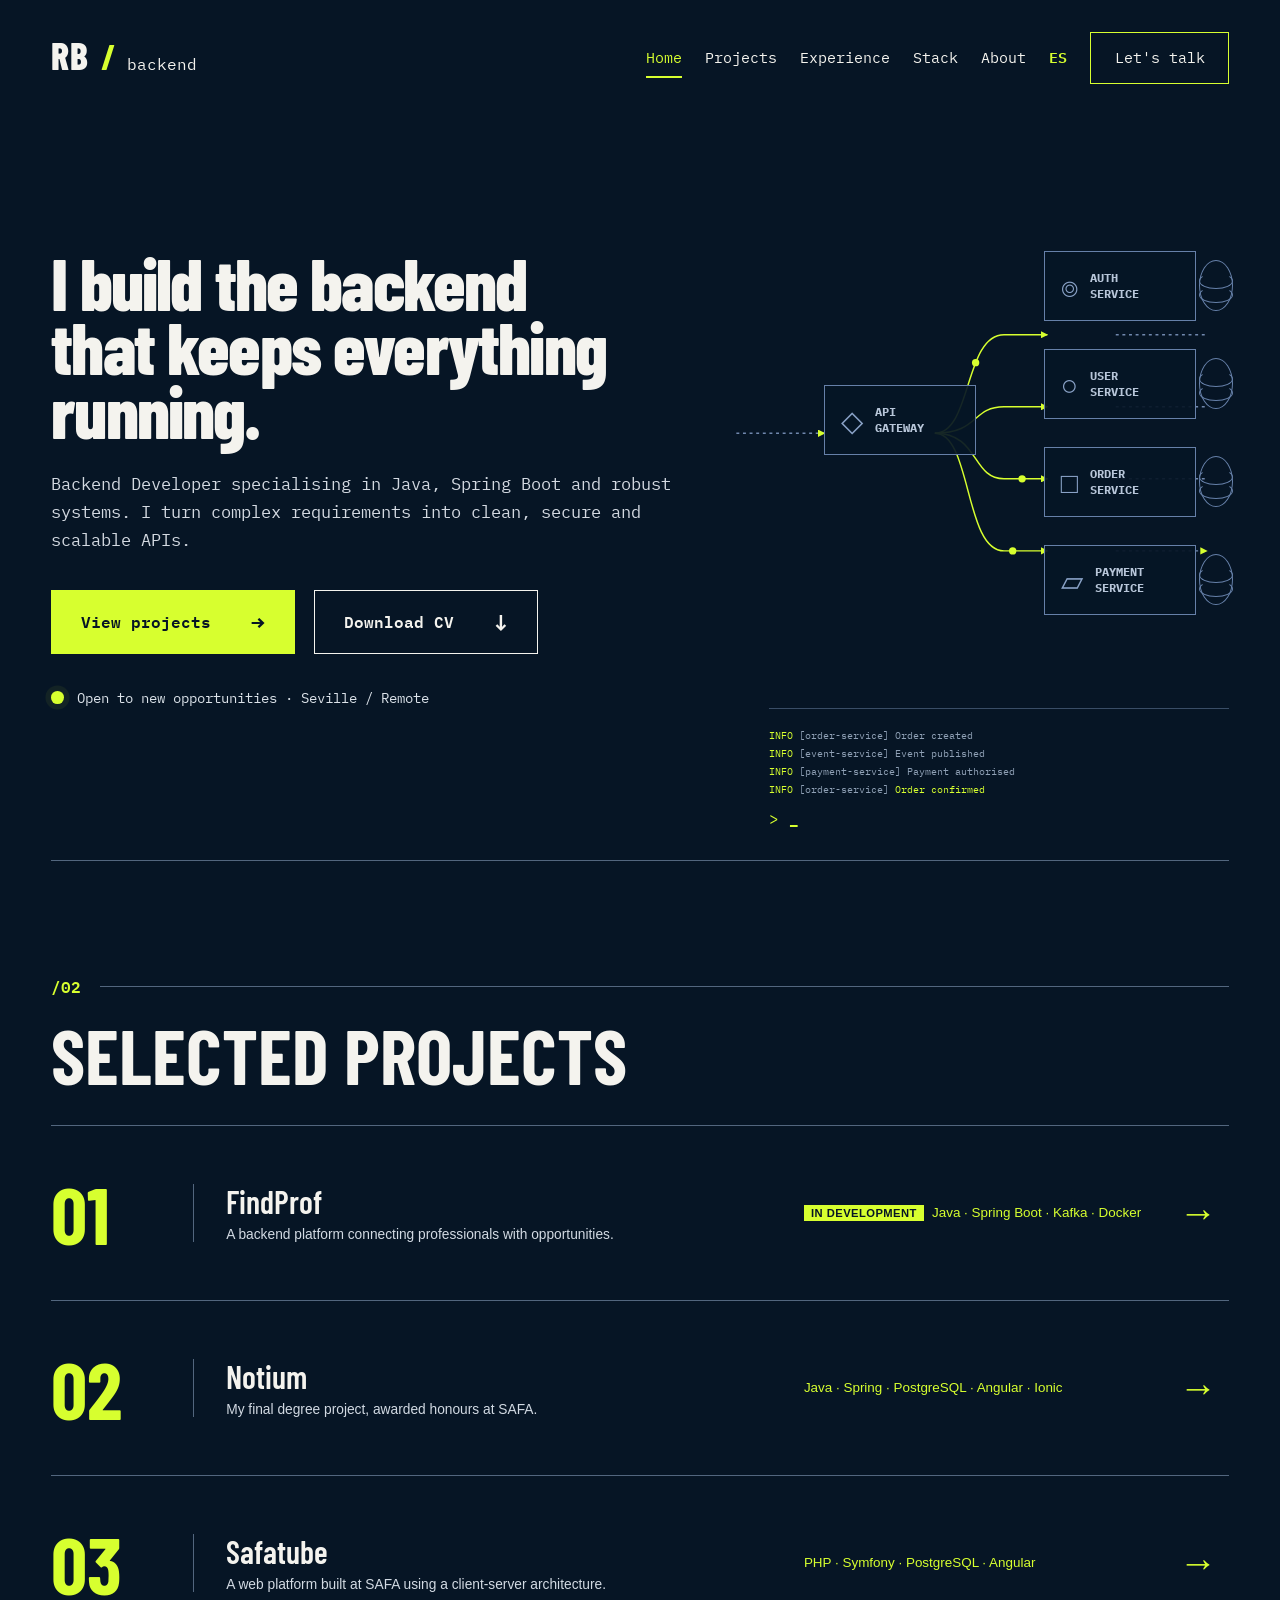
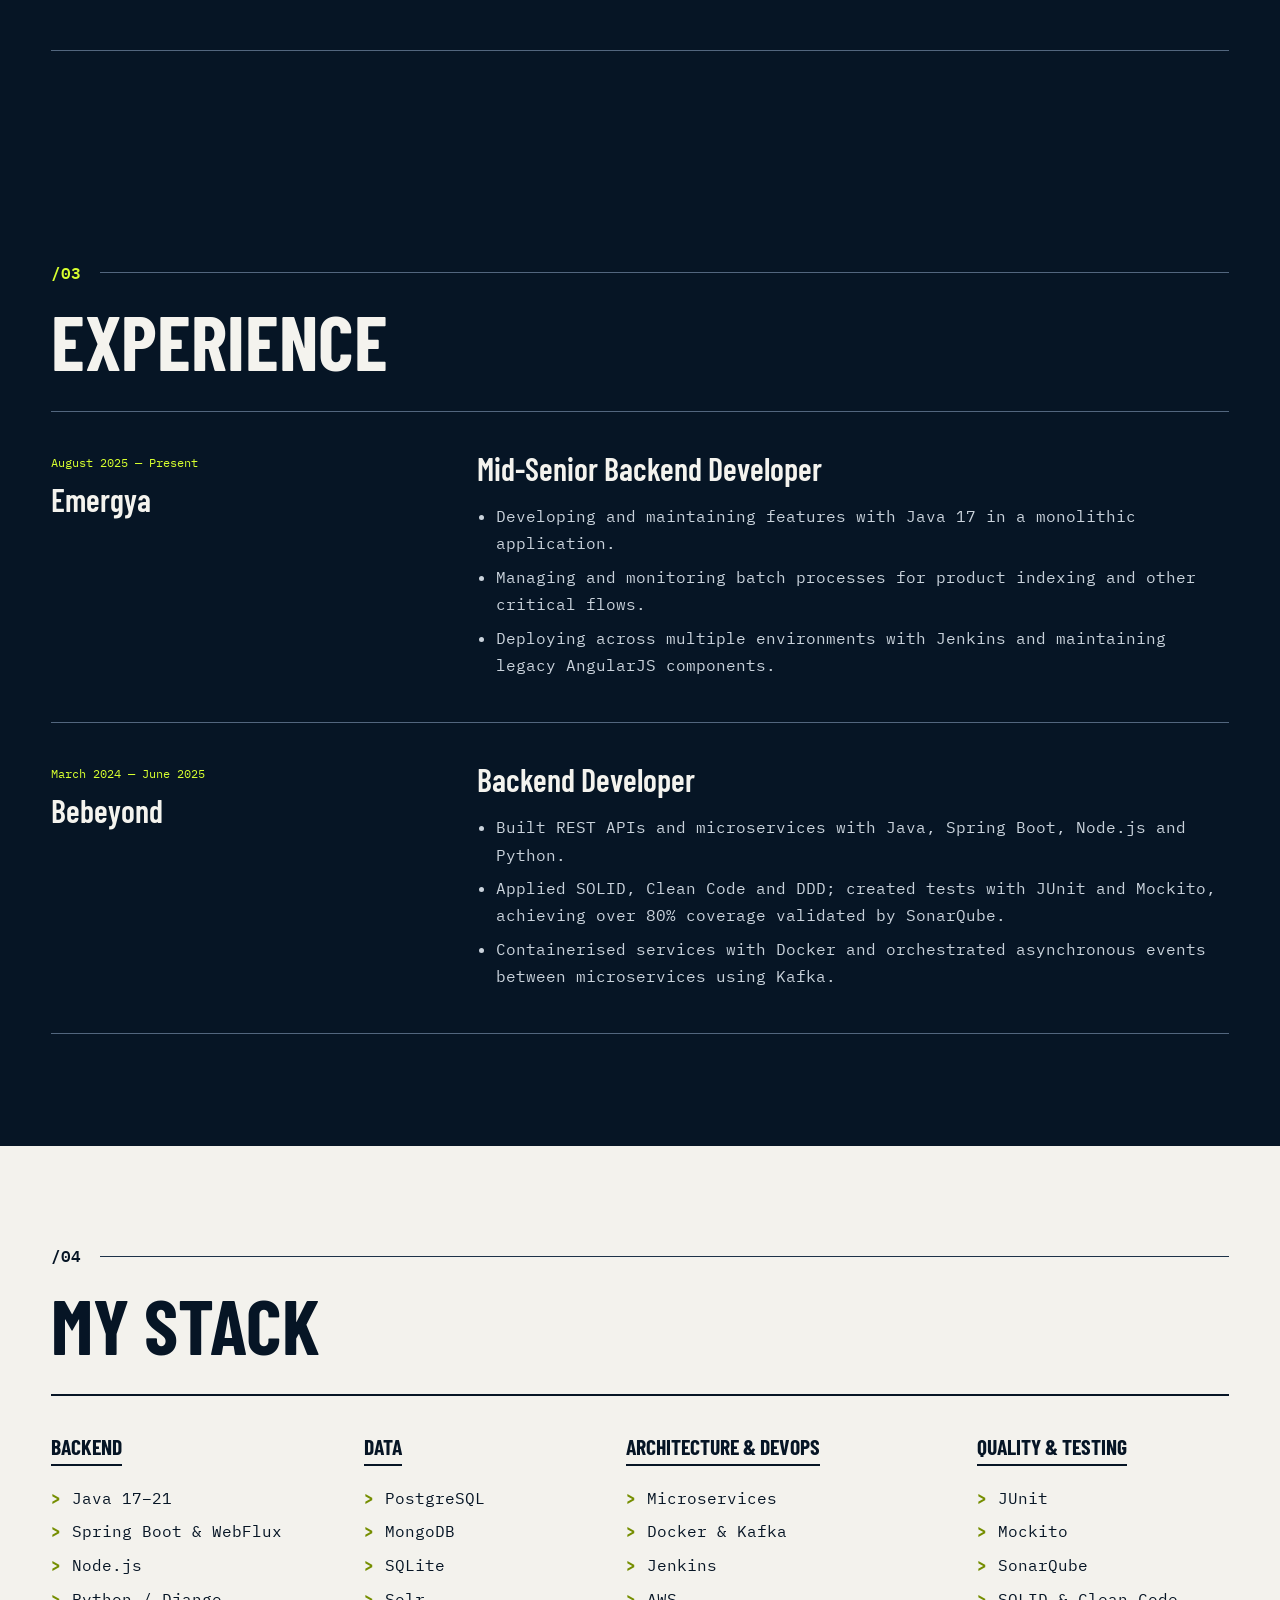
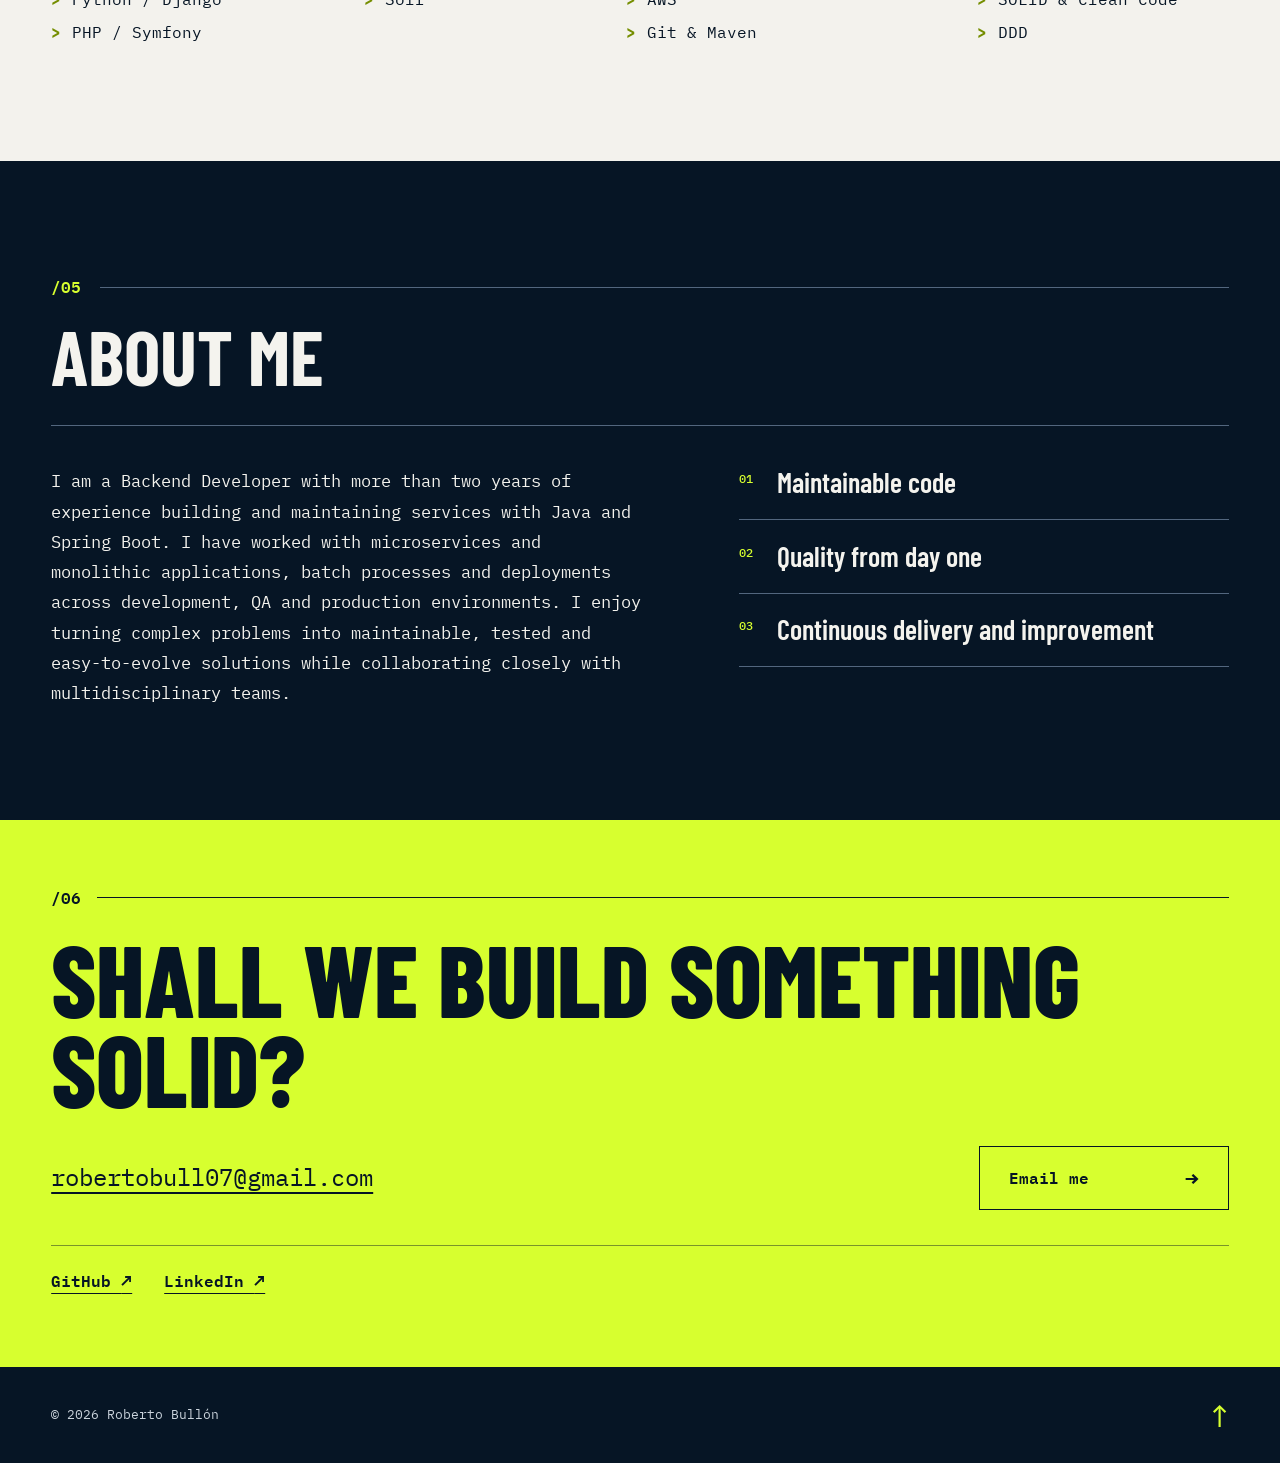
==== commit 48d065c8: "fix style" ====
--- a/en/index.html
+++ b/en/index.html
@@ -22,8 +22,8 @@
     <link rel="preconnect" href="https://fonts.googleapis.com" />
     <link rel="preconnect" href="https://fonts.gstatic.com" crossorigin />
     <link href="https://fonts.googleapis.com/css2?family=Barlow+Condensed:wght@600;700;800&family=IBM+Plex+Mono:wght@400;500;600&display=swap" rel="stylesheet" />
-    <link rel="stylesheet" href="../styles.css" />
-    <script src="../script.js" defer></script>
+    <link rel="stylesheet" href="../styles.css?v=20260718-3" />
+    <script src="../script.js?v=20260718-3" defer></script>
   </head>
   <body>
     <a class="skip-link" href="#content">Skip to content</a>
@@ -99,8 +99,8 @@
       <section class="experience section-shell" id="experience" aria-labelledby="experience-title">
         <div class="section-heading reveal"><span>/03</span><h2 id="experience-title">Experience</h2></div>
         <div class="experience-list">
-          <article class="experience-role reveal"><div class="experience-meta"><span>August 2025 — Present</span><strong>eºmergya</strong></div><div class="experience-content"><h3>Mid-Senior Backend Developer</h3><ul><li>Developing and maintaining features with Java 17 in a monolithic application.</li><li>Managing and monitoring batch processes for product indexing and other critical flows.</li><li>Deploying across multiple environments with Jenkins and maintaining legacy AngularJS components.</li></ul></div></article>
-          <article class="experience-role reveal"><div class="experience-meta"><span>March 2024 — July 2025</span><strong>be beyond®</strong></div><div class="experience-content"><h3>Backend Developer</h3><ul><li>Built REST APIs and microservices with Java, Spring Boot, Node.js and Python.</li><li>Applied SOLID, Clean Code and DDD; created tests with JUnit and Mockito, achieving over 80% coverage validated by SonarQube.</li><li>Containerised services with Docker and orchestrated asynchronous events between microservices using Kafka.</li></ul></div></article>
+          <article class="experience-role reveal"><div class="experience-meta"><span>August 2025 — Present</span><strong>Emergya</strong></div><div class="experience-content"><h3>Mid-Senior Backend Developer</h3><ul><li>Developing and maintaining features with Java 17 in a monolithic application.</li><li>Managing and monitoring batch processes for product indexing and other critical flows.</li><li>Deploying across multiple environments with Jenkins and maintaining legacy AngularJS components.</li></ul></div></article>
+          <article class="experience-role reveal"><div class="experience-meta"><span>March 2024 — June 2025</span><strong>Bebeyond</strong></div><div class="experience-content"><h3>Backend Developer</h3><ul><li>Built REST APIs and microservices with Java, Spring Boot, Node.js and Python.</li><li>Applied SOLID, Clean Code and DDD; created tests with JUnit and Mockito, achieving over 80% coverage validated by SonarQube.</li><li>Containerised services with Docker and orchestrated asynchronous events between microservices using Kafka.</li></ul></div></article>
         </div>
       </section>
 
--- a/styles.css
+++ b/styles.css
@@ -12,4 +12,48 @@
 @media(max-width:760px){:root{--shell:calc(100% - 2.2rem)}body{font-size:14px}.site-header{height:82px}.brand span{font-size:1.85rem}.brand i{font-size:1.7rem}.brand small{font-size:.8rem}.menu-toggle{z-index:22;width:44px;height:44px;display:grid;place-content:center;gap:7px}.menu-toggle span{width:26px;height:2px;display:block;background:currentColor;transition:.25s}.menu-toggle[aria-expanded=true] span:first-child{transform:translateY(4.5px) rotate(45deg)}.menu-toggle[aria-expanded=true] span:last-child{transform:translateY(-4.5px) rotate(-45deg)}.main-nav{position:fixed;inset:0;padding:7rem 1.5rem 2rem;flex-direction:column;align-items:flex-start;gap:1.2rem;color:var(--text);background:var(--deep);opacity:0;visibility:hidden;pointer-events:none;transform:translateY(-1rem);transition:opacity .25s,transform .35s,visibility .25s}.main-nav.open{opacity:1;visibility:visible;pointer-events:auto;transform:none}.main-nav a{font:700 2.6rem/1.1 var(--heading)}.nav-cta{margin-top:1rem;font-size:1.5rem!important}body.menu-open{overflow:hidden}.hero{padding-top:125px;gap:3rem}.hero h1{font-size:clamp(4rem,19vw,6.5rem)}.hero h1 span{display:inline;white-space:normal}.hero h1 span:not(:last-child):after{content:" "}.hero-actions{flex-direction:column}.button{min-height:58px}.system-map{min-height:470px;width:100%;transform:scale(.8);transform-origin:top left;margin-bottom:-6rem}.projects{padding-block:5rem}.project-summary{min-height:190px;grid-template-columns:58px 1fr 28px;gap:1rem}.project-index{font-size:3.4rem}.project-intro{padding-left:1rem}.project-intro strong{font-size:1.7rem}.project-tech{grid-column:2/4;padding-left:1rem}.project-arrow{grid-column:3;grid-row:1}.project.open .project-detail{max-height:260px;padding:.5rem 0 2rem 74px}.stack-grid{grid-template-columns:1fr}.about{padding-block:5rem}.about-grid{grid-template-columns:1fr;gap:3rem}.contact-row{align-items:stretch;flex-direction:column}.contact-button{min-width:0}.site-footer{min-height:110px;gap:1rem}}
 @media(max-width:760px){.project.open .project-detail{max-height:420px}.repo-split{grid-template-columns:1fr}.repo-split>a:first-child{border-right:0;border-bottom:1px solid var(--rule)}.experience{padding-block:5rem}.experience-role{grid-template-columns:1fr;gap:1.5rem}.experience-meta{gap:.25rem}.social-links{flex-wrap:wrap}}
 @media(max-width:430px){.system-map{transform:scale(.72);margin-bottom:-9rem}.section-heading h2{font-size:3.5rem}.contact h2{font-size:4.2rem}}
+/* Mobile layout hardening */
+.site-header{left:0;right:0;margin-inline:auto;transform:none}
+@media(max-width:760px){
+  .brand{position:relative;z-index:23}
+  .main-nav{left:0;right:0;top:0;bottom:0;width:100vw;height:100dvh;max-height:100dvh;padding:6.25rem max(1.25rem,calc((100vw - var(--shell))/2)) 2rem;gap:.75rem;overflow-y:auto;overscroll-behavior:contain}
+  .main-nav a{font-size:clamp(1.8rem,7.8vw,2.35rem);line-height:1.05}
+  .nav-cta{margin-top:.5rem;font-size:1.25rem!important}
+  .hero{padding-top:110px;gap:2rem}
+  .hero h1{font-size:clamp(3.45rem,16.5vw,5rem);line-height:.92}
+  .hero-actions{gap:.85rem;margin-top:1.7rem}
+  .availability{align-items:flex-start;margin-top:1.5rem;line-height:1.45}
+  .availability span{flex:0 0 auto;margin-top:.25rem}
+  .system-map{width:125%;min-height:470px;transform:none;scale:.8;transform-origin:top left;margin-bottom:-94px}
+  .projects,.experience{padding-block:4.5rem}
+  .section-heading{margin-bottom:1.4rem}
+  .section-heading h2{font-size:clamp(2.7rem,11.8vw,3.5rem);line-height:1.02;overflow-wrap:anywhere}
+  .project-summary{min-height:0;padding-block:1.5rem;grid-template-columns:52px minmax(0,1fr) 24px;gap:.75rem}
+  .project-index{font-size:3rem}
+  .project-intro{min-width:0;padding-left:.85rem}
+  .project-intro strong{font-size:1.6rem}
+  .project-intro small{line-height:1.25}
+  .project-tech{min-width:0;grid-column:2/4;padding-left:.85rem;line-height:1.4;overflow-wrap:anywhere}
+  .project.open .project-detail{max-height:800px;padding:.25rem 0 2rem}
+  .project-detail p,.repo-split{max-width:100%}
+  .repo-split>a{min-width:0;padding-inline:.8rem}
+  .repo-split small{min-width:0;overflow-wrap:anywhere}
+  .stack .section-shell{padding-block:4.5rem 5rem}
+  .about{padding-block:4.5rem}
+  .contact-inner{padding-block:3.5rem 4rem}
+  .contact h2{font-size:clamp(3rem,14.5vw,4.2rem);line-height:.92;overflow-wrap:anywhere}
+  .contact-row{gap:1.25rem}
+  .email{overflow-wrap:anywhere}
+}
+@media(max-width:430px){
+  .system-map{width:138.8889%;transform:none;scale:.72;margin-bottom:-132px}
+  .section-heading h2{font-size:clamp(2.65rem,13vw,3.2rem)}
+  .contact h2{font-size:clamp(2.85rem,14.5vw,3.65rem)}
+  .site-footer{min-height:90px}
+}
+@media(max-width:760px) and (max-height:650px){
+  .main-nav{padding-top:5.15rem;gap:.35rem}
+  .main-nav a{font-size:1.65rem;line-height:1}
+  .nav-cta{min-height:46px;margin-top:.25rem;padding-block:.55rem;font-size:1.05rem!important}
+}
 @media(prefers-reduced-motion:reduce){html{scroll-behavior:auto}*,*:before,*:after{animation-duration:.01ms!important;animation-iteration-count:1!important;transition-duration:.01ms!important}.reveal{opacity:1;transform:none}.packet{display:none}}
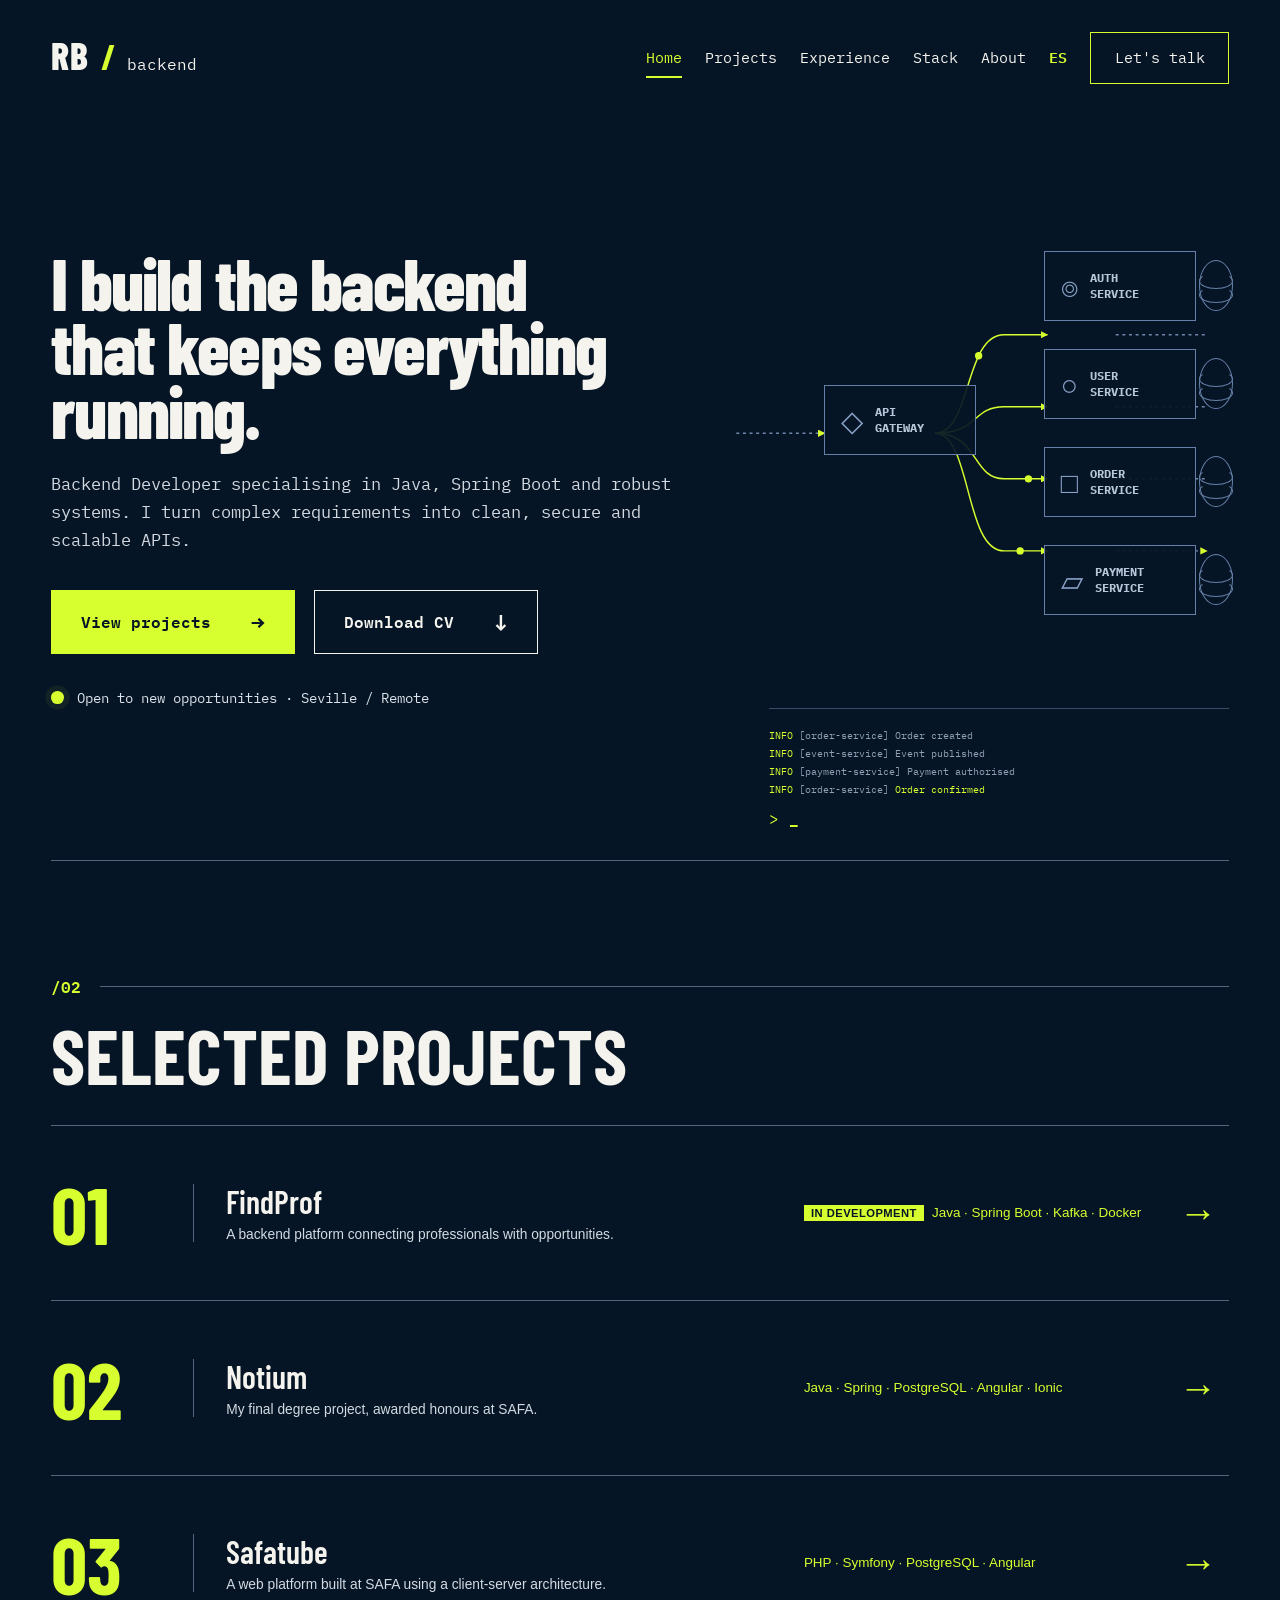
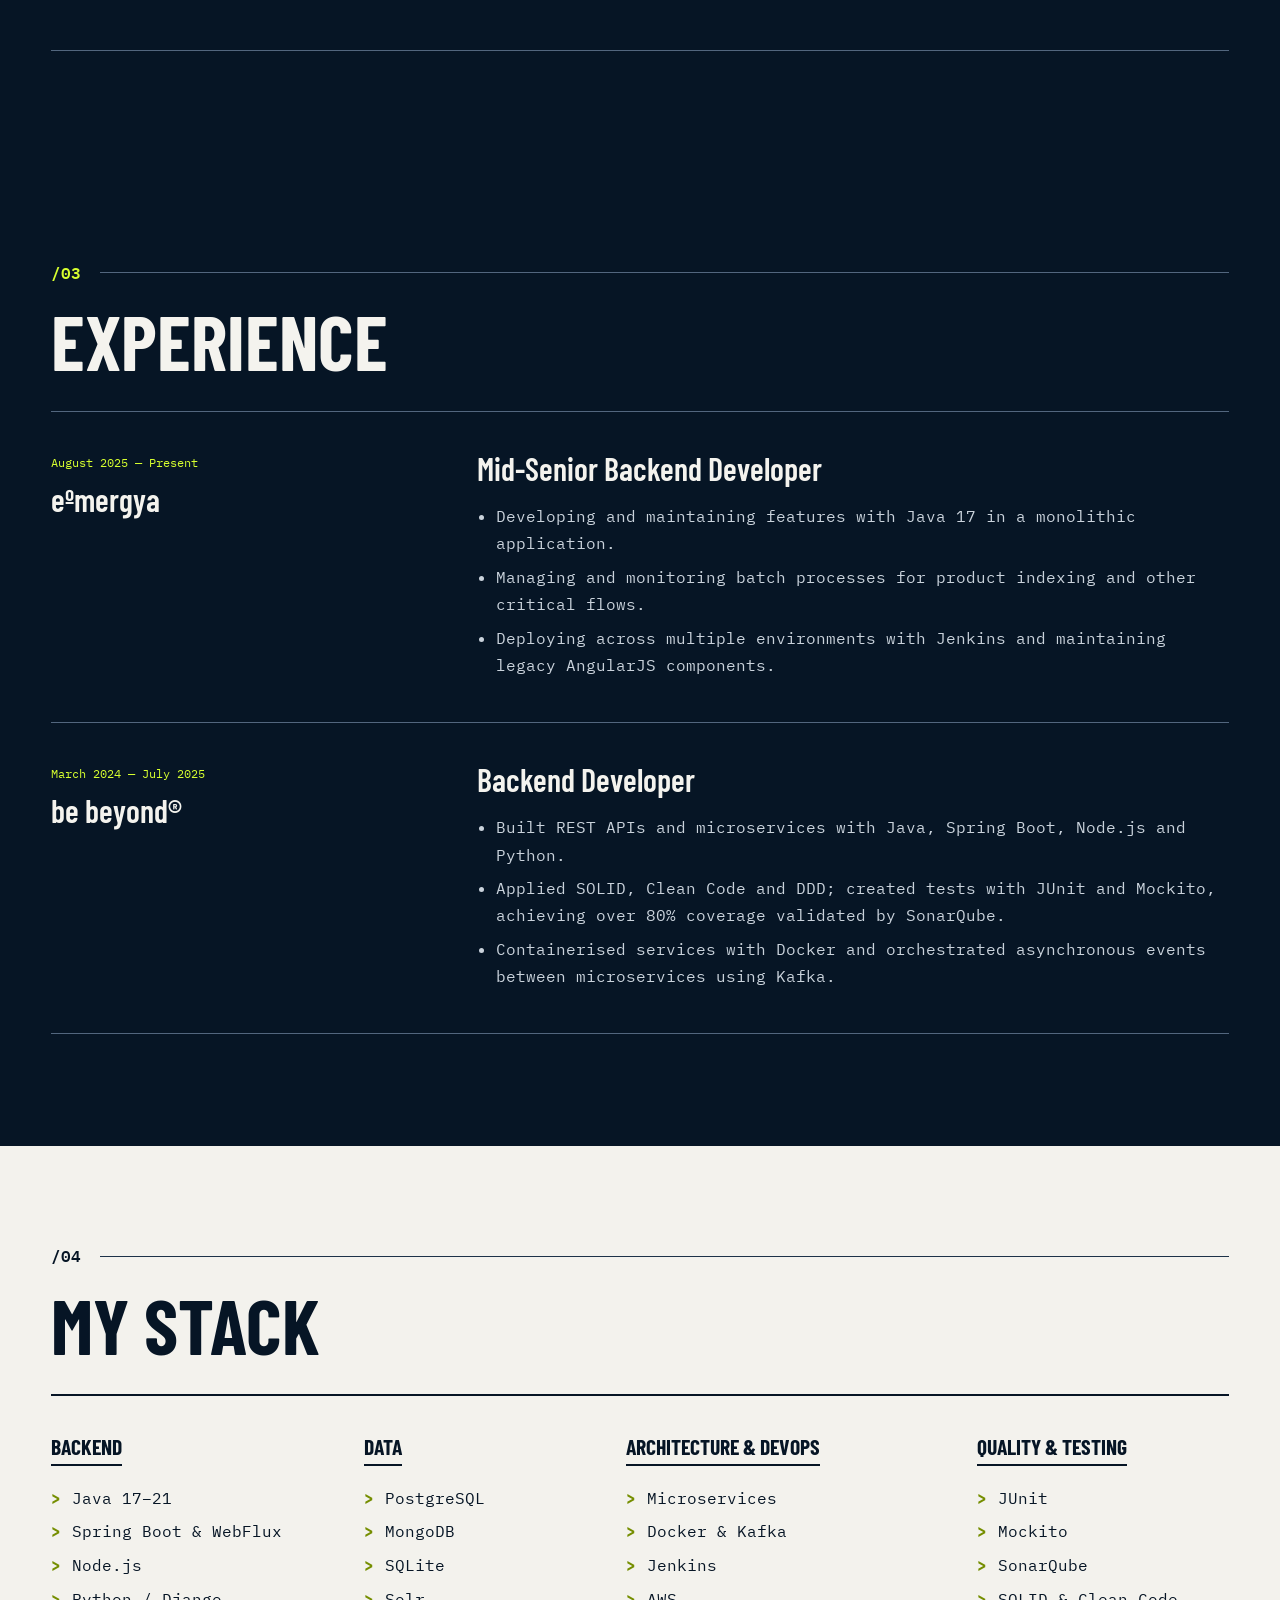
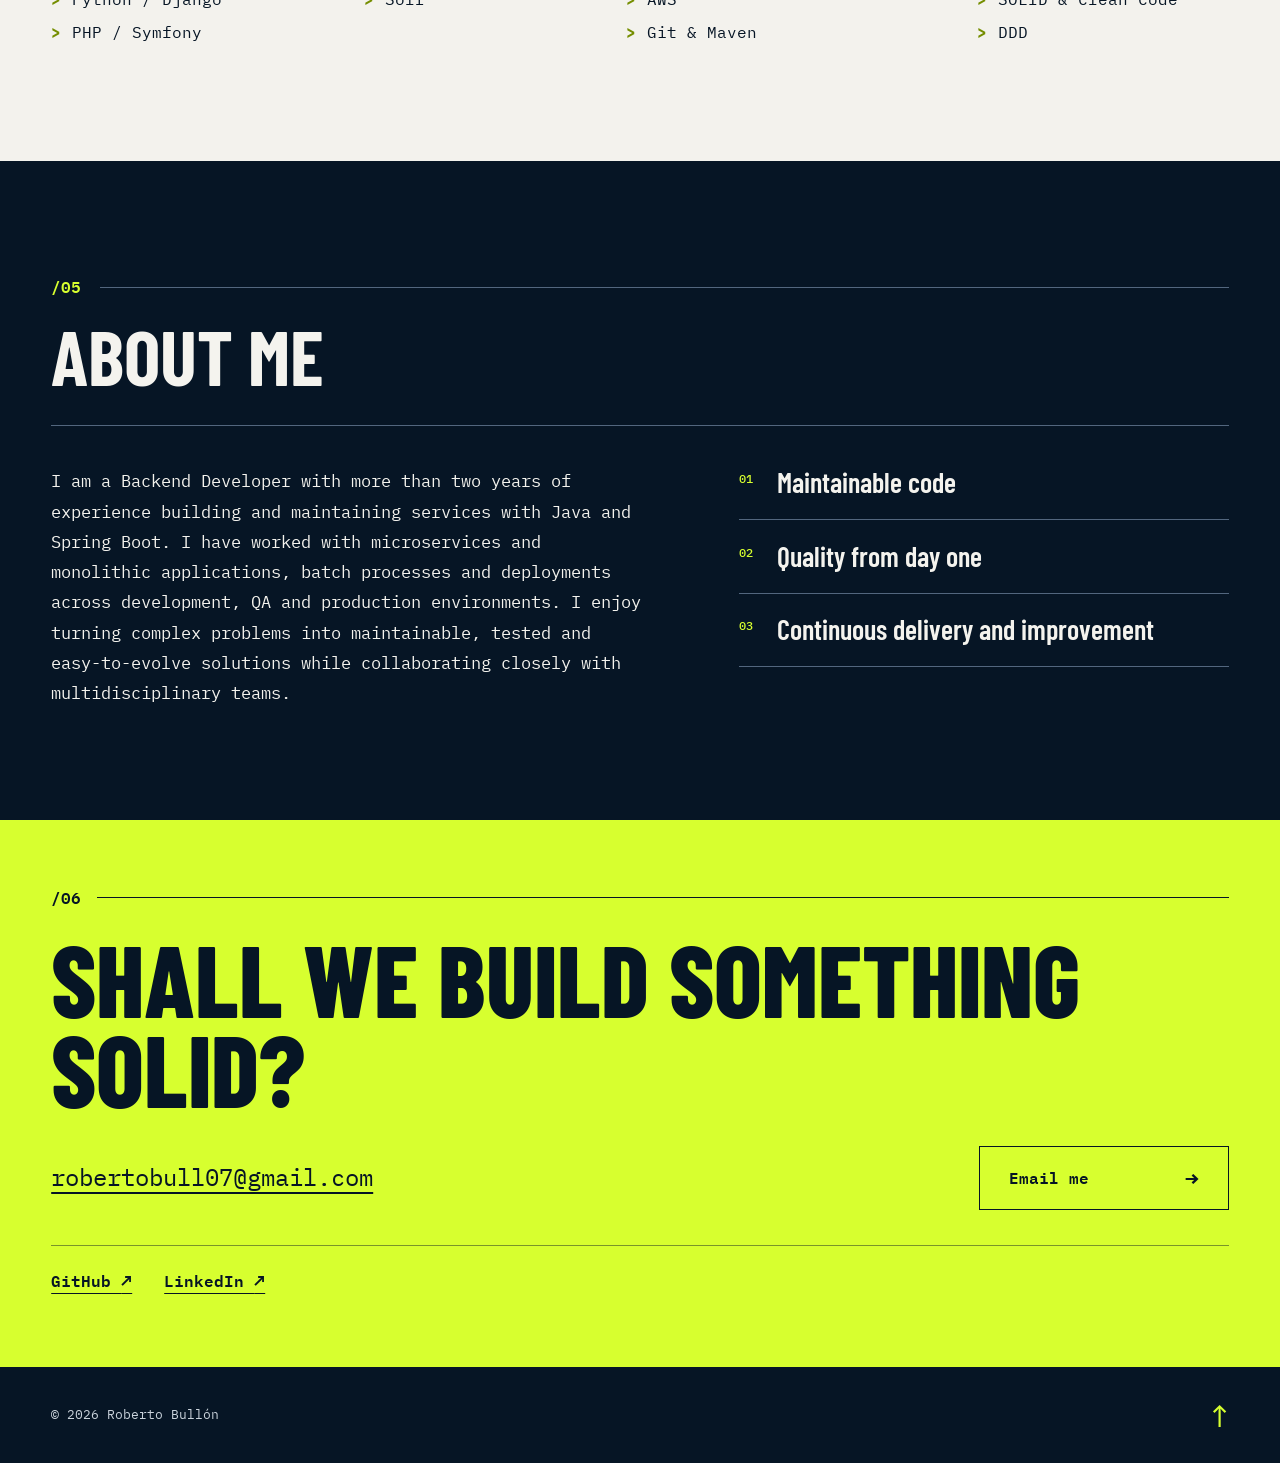
==== commit 50b15f01: "Merge branch 'main' of https://github.com/rbullonp/portfolio-backend" ====
--- a/en/index.html
+++ b/en/index.html
@@ -99,8 +99,8 @@
       <section class="experience section-shell" id="experience" aria-labelledby="experience-title">
         <div class="section-heading reveal"><span>/03</span><h2 id="experience-title">Experience</h2></div>
         <div class="experience-list">
-          <article class="experience-role reveal"><div class="experience-meta"><span>August 2025 — Present</span><strong>Emergya</strong></div><div class="experience-content"><h3>Mid-Senior Backend Developer</h3><ul><li>Developing and maintaining features with Java 17 in a monolithic application.</li><li>Managing and monitoring batch processes for product indexing and other critical flows.</li><li>Deploying across multiple environments with Jenkins and maintaining legacy AngularJS components.</li></ul></div></article>
-          <article class="experience-role reveal"><div class="experience-meta"><span>March 2024 — June 2025</span><strong>Bebeyond</strong></div><div class="experience-content"><h3>Backend Developer</h3><ul><li>Built REST APIs and microservices with Java, Spring Boot, Node.js and Python.</li><li>Applied SOLID, Clean Code and DDD; created tests with JUnit and Mockito, achieving over 80% coverage validated by SonarQube.</li><li>Containerised services with Docker and orchestrated asynchronous events between microservices using Kafka.</li></ul></div></article>
+          <article class="experience-role reveal"><div class="experience-meta"><span>August 2025 — Present</span><strong>eºmergya</strong></div><div class="experience-content"><h3>Mid-Senior Backend Developer</h3><ul><li>Developing and maintaining features with Java 17 in a monolithic application.</li><li>Managing and monitoring batch processes for product indexing and other critical flows.</li><li>Deploying across multiple environments with Jenkins and maintaining legacy AngularJS components.</li></ul></div></article>
+          <article class="experience-role reveal"><div class="experience-meta"><span>March 2024 — July 2025</span><strong>be beyond®</strong></div><div class="experience-content"><h3>Backend Developer</h3><ul><li>Built REST APIs and microservices with Java, Spring Boot, Node.js and Python.</li><li>Applied SOLID, Clean Code and DDD; created tests with JUnit and Mockito, achieving over 80% coverage validated by SonarQube.</li><li>Containerised services with Docker and orchestrated asynchronous events between microservices using Kafka.</li></ul></div></article>
         </div>
       </section>
 
